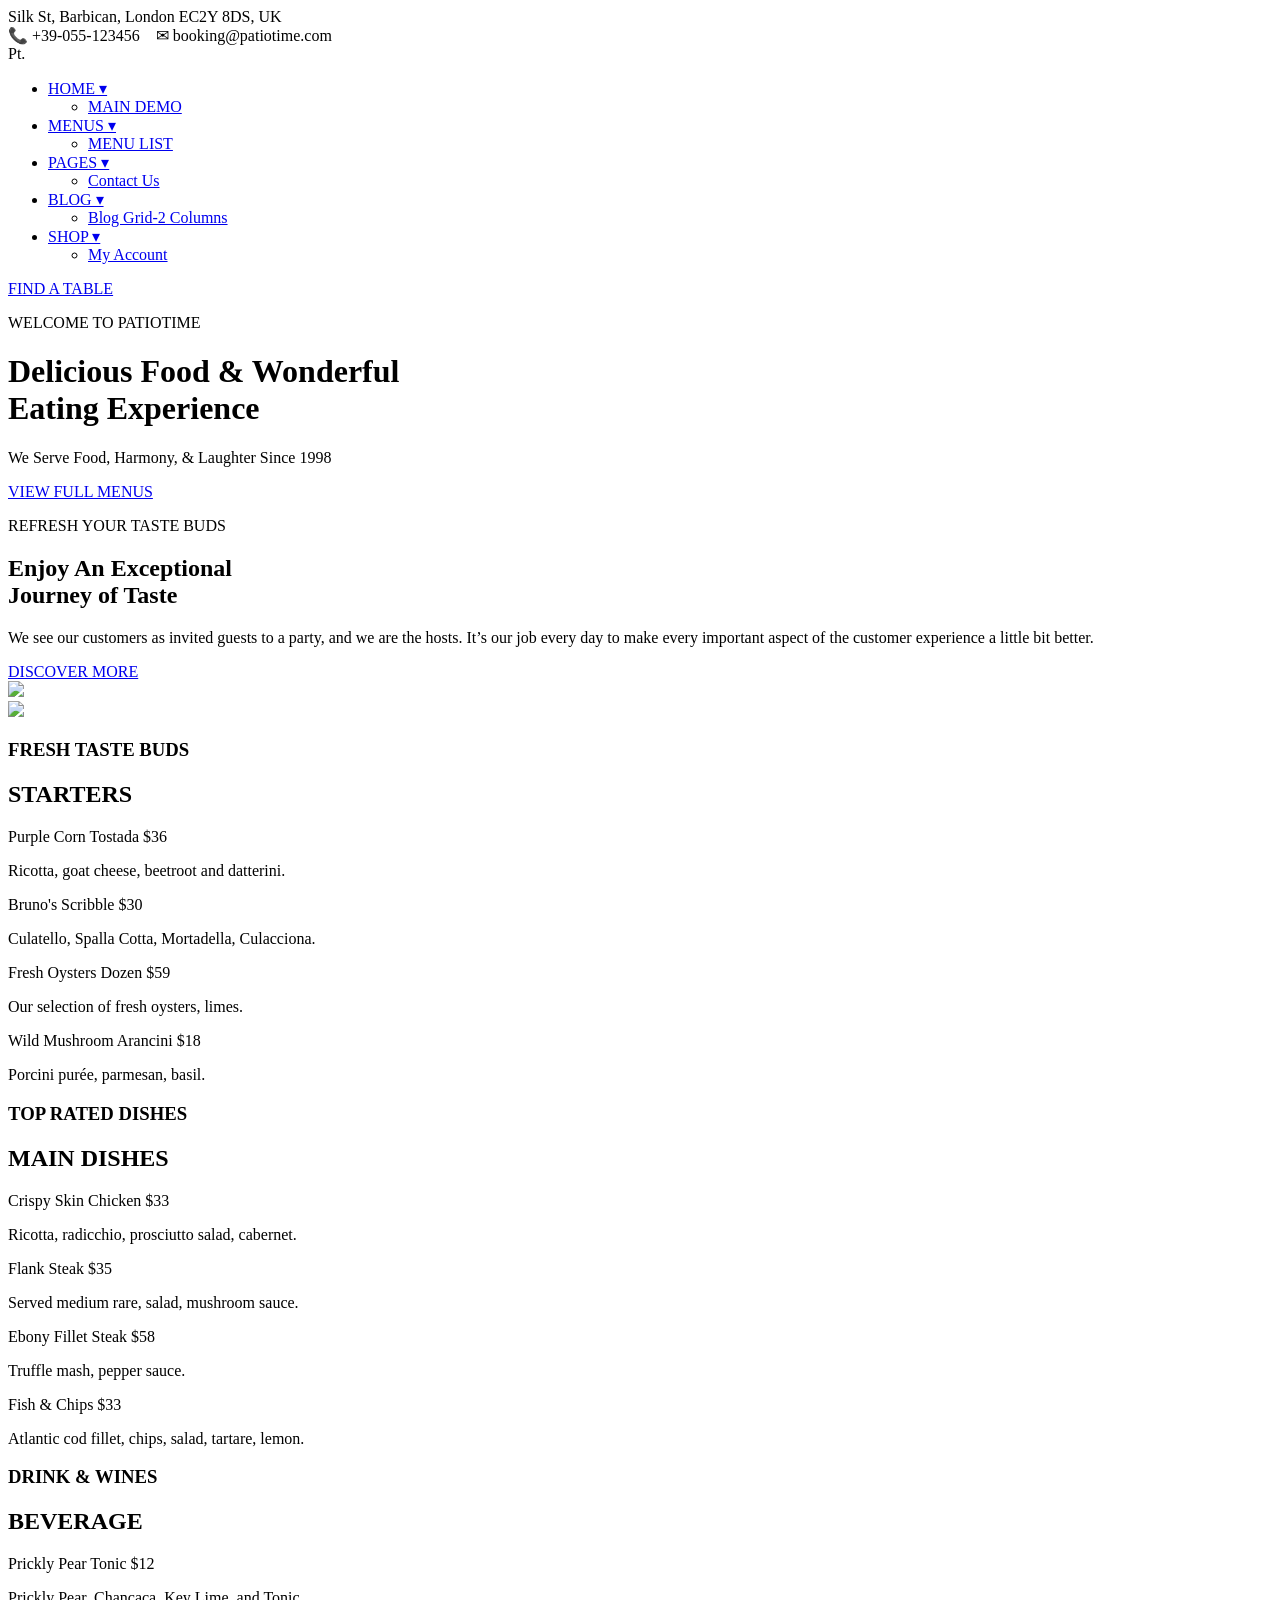
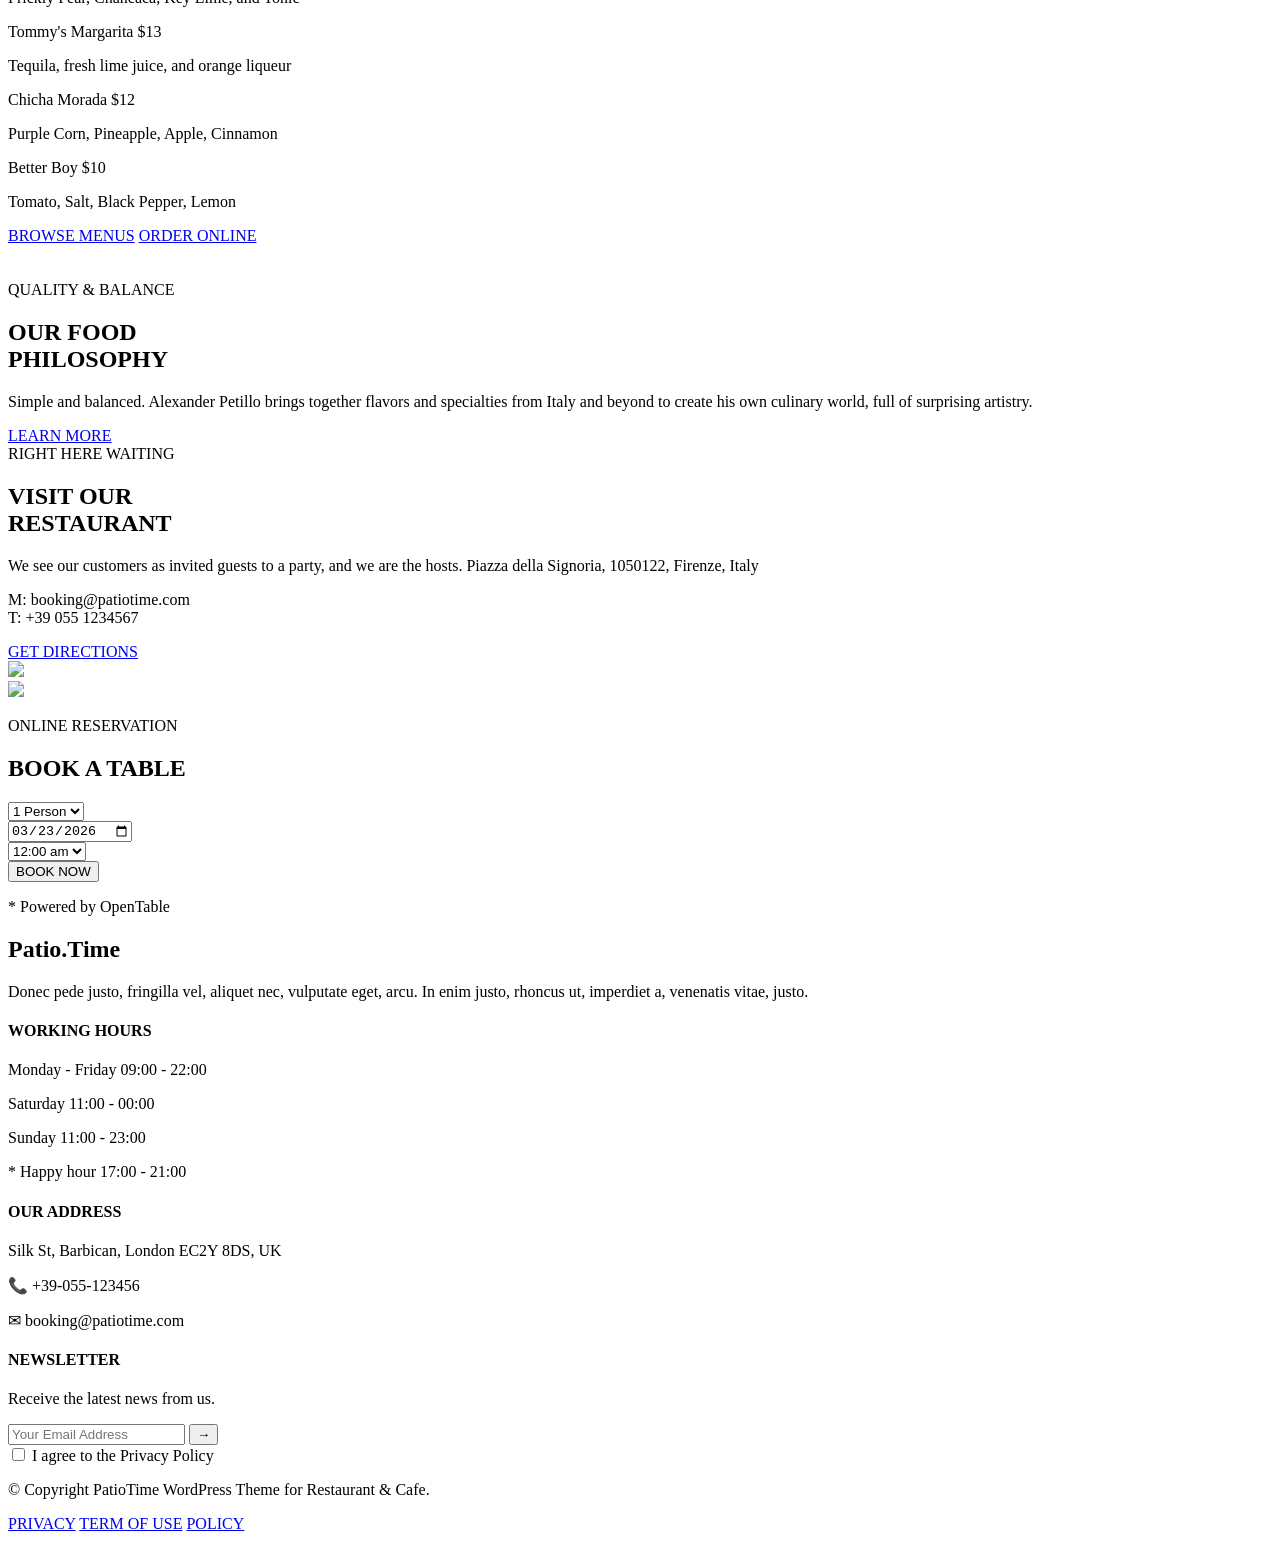
==== index.html @ 70690c52 "Restaurant" ====
<!DOCTYPE html>
<html lang="en">
<head>
<meta charset="UTF-8">
<title>Patiotime</title>

<link href="https://fonts.googleapis.com/css2?family=Playfair+Display:wght@400;700&family=Poppins:wght@300;400&display=swap" rel="stylesheet">
<link href="https://fonts.googleapis.com/css2?family=Playfair+Display:wght@400;600&family=Poppins:wght@300;400&display=swap" rel="stylesheet">
<link rel="stylesheet" href="/example/Assets/css/style.css">

</head>
<body>

<header class="hero">

  <!-- OVERLAY -->
  <div class="overlay"></div>

  <!-- TOP BAR -->
  <div class="top-bar">
    <div> Silk St, Barbican, London EC2Y 8DS, UK</div>
    <div>📞 +39-055-123456 &nbsp;&nbsp; ✉ booking@patiotime.com</div>
  </div>

  <!-- NAVBAR -->
  <nav class="navbar">

  <!-- LOGO -->
  <div class="logo">Pt.</div>

  <!-- MENU -->
  <ul class="menu">

    <li class="dropdown">
      <a href="#">HOME ▾</a>
      <ul class="dropdown-menu">
        <li><a href="#">MAIN DEMO</a></li>
        
      </ul>
    </li>

    <li class="dropdown">
      <a href="#">MENUS ▾</a>
      <ul class="dropdown-menu">
        <li><a href="#">MENU LIST</a></li>
        
      </ul>
    </li>

    <li class="dropdown">
      <a href="#">PAGES ▾</a>
      <ul class="dropdown-menu">
        <li><a href="#">Contact Us</a></li>
       
      </ul>
    </li>

    <li class="dropdown">
        <a href="#">BLOG ▾</a></li>
        <ul class="dropdown-menu">
        <li><a href="#">Blog Grid-2 Columns</a></li>
        
      </ul>
    </li>

    <li class="dropdown">
      <a href="#">SHOP ▾</a>
      <ul class="dropdown-menu">
        <li><a href="#">My Account</a></li>
        
      </ul>
    </li>

  </ul>

  <!-- BUTTON -->
  <a href="#" class="btn-outline">FIND A TABLE</a>

</nav>

  <!-- HERO CONTENT -->
  <div class="hero-content">

    <div class="subtitle">
      <span class="line"></span>
      <p>WELCOME TO PATIOTIME</p>
      <span class="line"></span>
    </div>

    <h1>
      Delicious Food & Wonderful<br>
      Eating Experience
    </h1>

    <p class="desc">
      We Serve Food, Harmony, & Laughter Since 1998
    </p>

    <a href="#" class="btn-main">VIEW FULL MENUS</a>

  </div>

</header>

<!--TASTE SECTION-->
<section class="taste-section">

  <div class="taste-wrapper">

    <!-- LEFT CONTENT -->
    <div class="taste-text">
      <p class="tag">REFRESH YOUR TASTE BUDS</p>

      <h2>
        Enjoy An Exceptional <br>
        Journey of Taste
      </h2>

      <p class="desc">
        We see our customers as invited guests to a party, and we are the hosts.
        It’s our job every day to make every important aspect of the customer
        experience a little bit better.
      </p>

      <a href="#" class="btn-taste">DISCOVER MORE</a>
    </div>

    <!-- RIGHT IMAGES -->
    <div class="taste-images">

      <!-- TALL IMAGE -->
      <div class="img1 img-box">
        <img src="/example/Assets/images/content 2.jpg">
      </div>

      <!-- OVERLAP IMAGE -->
      <div class="img2 img-box">
        <img src="/example/Assets/images/content 1.jpg">
      </div>

    </div>

  </div>

</section>


<!--MENU LIST-->
<section class="menu-section">

  <div class="menu-wrapper">

    <!-- CARD 1 -->
    <div class="menu-card">
      <h3>FRESH TASTE BUDS</h3>
      <h2>STARTERS</h2>

      <div class="item">
        <div class="row">
          <span class="name">Purple Corn Tostada</span>
          <span class="dots"></span>
          <span class="price">$36</span>
        </div>
        <p>Ricotta, goat cheese, beetroot and datterini.</p>
      </div>

      <div class="item">
        <div class="row">
          <span class="name">Bruno's Scribble</span>
          <span class="dots"></span>
          <span class="price">$30</span>
        </div>
        <p>Culatello, Spalla Cotta, Mortadella, Culacciona.</p>
      </div>

      <div class="item">
        <div class="row">
          <span class="name">Fresh Oysters Dozen</span>
          <span class="dots"></span>
          <span class="price">$59</span>
        </div>
        <p>Our selection of fresh oysters, limes.</p>
      </div>

      <div class="item">
        <div class="row">
          <span class="name">Wild Mushroom Arancini</span>
          <span class="dots"></span>
          <span class="price">$18</span>
        </div>
        <p>Porcini purée, parmesan, basil.</p>
      </div>
    </div>

    <!-- CARD 2 -->
    <div class="menu-card">
      <h3>TOP RATED DISHES</h3>
      <h2>MAIN DISHES</h2>

      <div class="item">
        <div class="row">
          <span class="name">Crispy Skin Chicken</span>
          <span class="dots"></span>
          <span class="price">$33</span>
        </div>
        <p>Ricotta, radicchio, prosciutto salad, cabernet.</p>
      </div>

      <div class="item">
        <div class="row">
          <span class="name">Flank Steak</span>
          <span class="dots"></span>
          <span class="price">$35</span>
        </div>
        <p>Served medium rare, salad, mushroom sauce.</p>
      </div>

      <div class="item">
        <div class="row">
          <span class="name">Ebony Fillet Steak</span>
          <span class="dots"></span>
          <span class="price">$58</span>
        </div>
        <p>Truffle mash, pepper sauce.</p>
      </div>

      <div class="item">
        <div class="row">
          <span class="name">Fish & Chips</span>
          <span class="dots"></span>
          <span class="price">$33</span>
        </div>
        <p>Atlantic cod fillet, chips, salad, tartare, lemon.</p>
      </div>
    </div>

    <!-- CARD 3 -->
    <div class="menu-card">
      <h3>DRINK & WINES</h3>
      <h2>BEVERAGE</h2>

      <div class="item">
        <div class="row">
          <span class="name">Prickly Pear Tonic</span>
          <span class="dots"></span>
          <span class="price">$12</span>
        </div>
        <p>Prickly Pear, Chancaca, Key Lime, and Tonic</p>
      </div>

      <div class="item">
        <div class="row">
          <span class="name">Tommy's Margarita</span>
          <span class="dots"></span>
          <span class="price">$13</span>
        </div>
        <p>Tequila, fresh lime juice, and orange liqueur</p>
      </div>

      <div class="item">
        <div class="row">
          <span class="name">Chicha Morada</span>
          <span class="dots"></span>
          <span class="price">$12</span>
        </div>
        <p>Purple Corn, Pineapple, Apple, Cinnamon</p>
      </div>

      <div class="item">
        <div class="row">
          <span class="name">Better Boy</span>
          <span class="dots"></span>
          <span class="price">$10</span>
        </div>
        <p>Tomato, Salt, Black Pepper, Lemon</p>
      </div>
    </div>

  </div>

  <!-- BUTTONS -->
  <div class="menu-buttons">
    <a href="#">BROWSE MENUS</a>
    <a href="#">ORDER ONLINE</a>
  </div>

</section>


<!--FOOD SECTION LEFT-->
<section class="food-section">

  <div class="food-container">

    <!-- LEFT IMAGES -->
    <div class="food-images">

      <div class="img-main">
        <img src="/example/Assets/images/top.jpg" alt="">
      </div>

      <div class="img-small">
        <img src="/example/Assets/images/bottom.jpg" alt="">
      </div>

    </div>

    <!-- RIGHT CONTENT -->
    <div class="food-content">

      <div class="tag">
        QUALITY & BALANCE
      </div>

      <h2>
        OUR FOOD <br>
        PHILOSOPHY
      </h2>

      <p>
        Simple and balanced. Alexander Petillo brings together flavors and
        specialties from Italy and beyond to create his own culinary world,
        full of surprising artistry.
      </p>

      <a href="#" class="btn-food">LEARN MORE</a>

    </div>

  </div>

</section>


<!--FOOD SECTION RIGHT-->
<section class="visit-section">

  <div class="visit-container">

    <!-- LEFT CONTENT -->
    <div class="visit-content">

      <div class="tag">RIGHT HERE WAITING</div>

      <h2>
        VISIT OUR <br>
        RESTAURANT
      </h2>

      <p>
        We see our customers as invited guests to a party, and we are the hosts.
        Piazza della Signoria, 1050122, Firenze, Italy
      </p>

      <p>
        M: booking@patiotime.com <br>
        T: +39 055 1234567
      </p>

      <a href="#" class="btn-visit">GET DIRECTIONS</a>

    </div>

    <!-- RIGHT IMAGES -->
    <div class="visit-images">

      <div class="img-left">
        <img src="/example/Assets/images/wine.jpg">
      </div>

      <div class="img-right">
        <img src="/example/Assets/images/food.jpg">
      </div>

    </div>

  </div>

</section>

<!--RESERVATION SECTION-->
<section class="reservation-sec">

  <div class="overlay"></div>

  <div class="reserve-container">

    <!-- TITLE -->
    <div class="reserve-title">
      <span class="line"></span>
      <p>ONLINE RESERVATION</p>
      <span class="line"></span>
    </div>

    <h1>BOOK A TABLE</h1>

    <!-- FORM -->
    <div class="reserve-form">

      <div class="field">
        <select>
          <option>1 Person</option>
          <option>2 People</option>
          <option>3 People</option>
        </select>
      </div>

      <div class="field">
        <input type="date" value="2026-03-23">
      </div>

      <div class="field">
        <select>
          <option>12:00 am</option>
          <option>12:30 am</option>
          <option>1:00 am</option>
          <option>1:30 am</option>
          <option>2:00 am</option>
          <option>2:30 am</option>
          <option>3:00 am</option>
          <option>3:30 am</option>
          <option>4:00 am</option>
          <option>4:30 am</option>
          <option>5:00 am</option>
          <option>5:30 am</option>
          <option>6:00 am</option>
          <option>6:30 am</option>
          <option>7:00 am</option>
          <option>7:30 am</option>
          <option>8:00 am</option>
          <option>8:30 am</option>
          <option>9:00 am</option>
          <option>9:30 am</option>
          <option>10:00 am</option>
          <option>10:30 am</option>
          <option>11:00 am</option>
          <option>11:30 am</option>
          <option>12:00 pm</option>
          <option>12:30 pm</option>
          <option>1:00 pm</option>
          <option>1:30 pm</option>
          <option>2:00 pm</option>
          <option>2:30 pm</option>
          <option>3:00 pm</option>
          <option>3:30 pm</option>
          <option>4:00 pm</option>
          <option>4:30 pm</option>
          <option>5:00 pm</option>
          <option>5:30 pm</option>
          <option>6:00 pm</option>
          <option>6:30 pm</option>
          <option>7:00 pm</option>
          <option>7:30 pm</option>
          <option>8:00 pm</option>
          <option>8:30 pm</option>
          <option>9:00 pm</option>
          <option>9:30 pm</option>
          <option>10:00 pm</option>
          <option>10:30 pm</option>
          <option>11:00 pm</option>
          <option>11:30 pm</option>
        </select>
      </div>

      <button class="btn-book">BOOK NOW</button>

    </div>

    <p class="powered">* Powered by OpenTable</p>

  </div>

</section>

<!--FOOTER SECTION-->
<footer class="footer">

  <div class="footer-container">

    <!-- COL 1 -->
    <div class="footer-col">
      <h2 class="footer-logo">Patio.Time</h2>
      <p>
        Donec pede justo, fringilla vel, aliquet nec, vulputate eget, arcu.
        In enim justo, rhoncus ut, imperdiet a, venenatis vitae, justo.
      </p>

      <div class="socials">
        <i class="fab fa-facebook-f"></i>
        <i class="fab fa-x-twitter"></i>
        <i class="fab fa-instagram"></i>
        <i class="fab fa-pinterest-p"></i>
        <i class="fab fa-youtube"></i>
      </div>
    </div>

    <!-- COL 2 -->
    <div class="footer-col">
      <h4>WORKING HOURS</h4>

      <div class="hours">
        <p>Monday - Friday <span>09:00 - 22:00</span></p>
        <p>Saturday <span>11:00 - 00:00</span></p>
        <p>Sunday <span>11:00 - 23:00</span></p>
        <p class="happy">* Happy hour <span>17:00 - 21:00</span></p>
      </div>
    </div>

    <!-- COL 3 -->
    <div class="footer-col">
      <h4>OUR ADDRESS</h4>

      <p> Silk St, Barbican, London EC2Y 8DS, UK</p>
      <p>📞 +39-055-123456</p>
      <p>✉ booking@patiotime.com</p>
    </div>

    <!-- COL 4 -->
    <div class="footer-col">
      <h4>NEWSLETTER</h4>

      <p>Receive the latest news from us.</p>

      <div class="newsletter">
        <input type="email" placeholder="Your Email Address">
        <button>→</button>
      </div>

      <label class="checkbox">
        <input type="checkbox">
         I agree to the Privacy Policy
      </label>
    </div>

  </div>

  <!-- BOTTOM -->
  <div class="footer-bottom">
    <p>© Copyright PatioTime WordPress Theme for Restaurant & Cafe.</p>

    <div class="footer-links">
      <a href="#">PRIVACY</a>
      <a href="#">TERM OF USE</a>
      <a href="#">POLICY</a>
    </div>
  </div>

</footer>

</body>
</html>
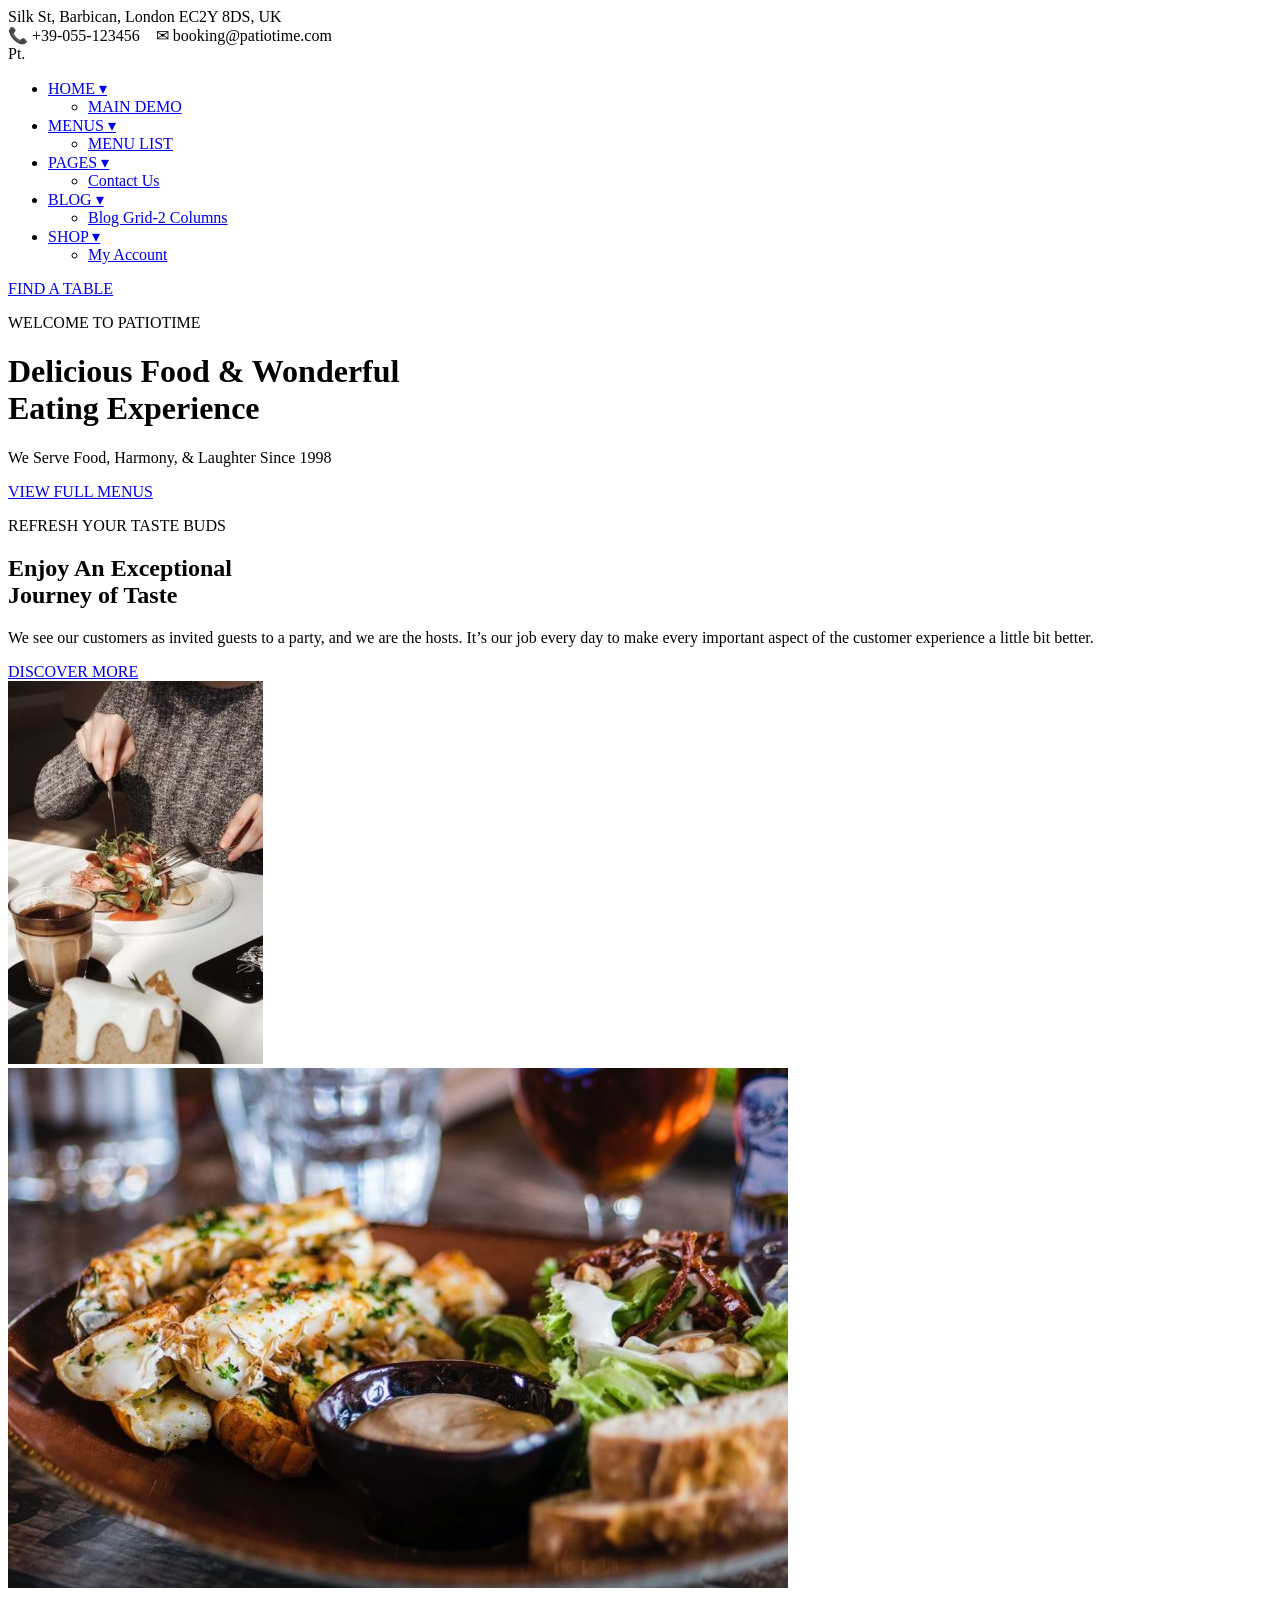
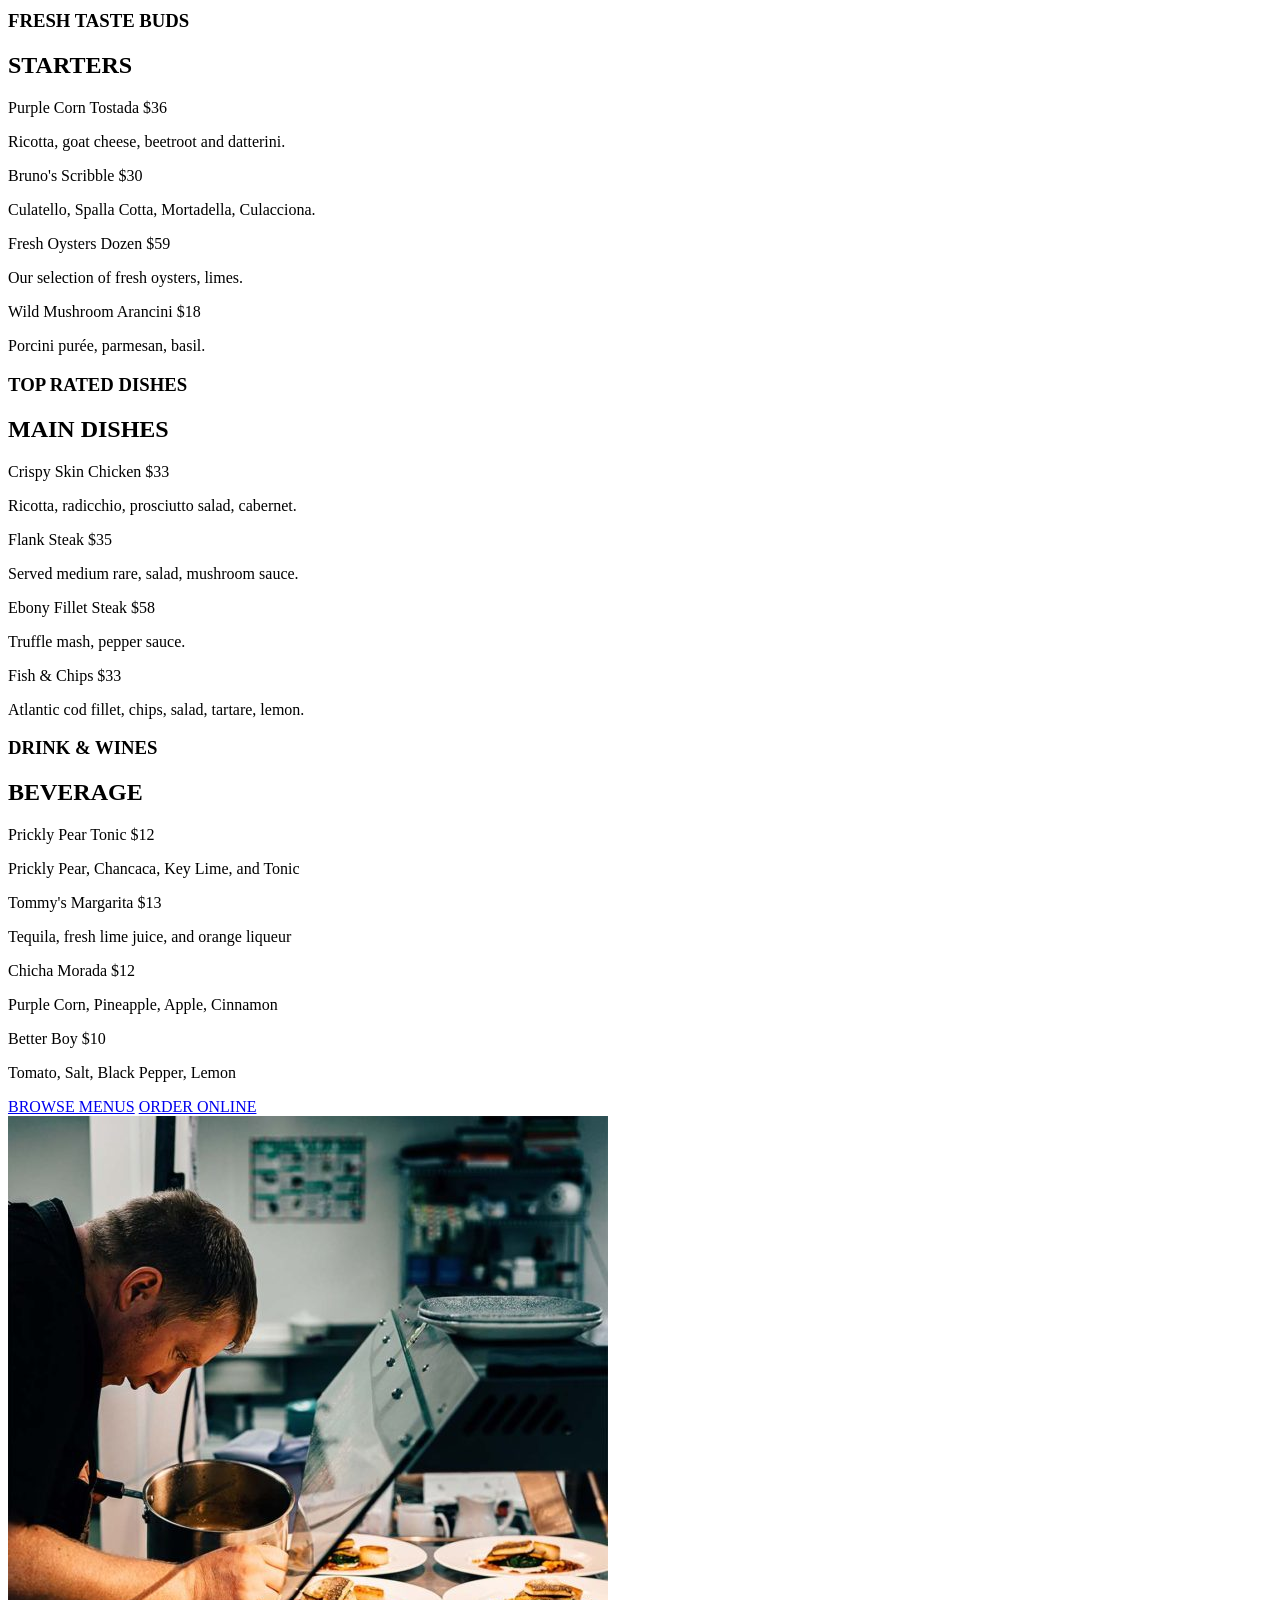
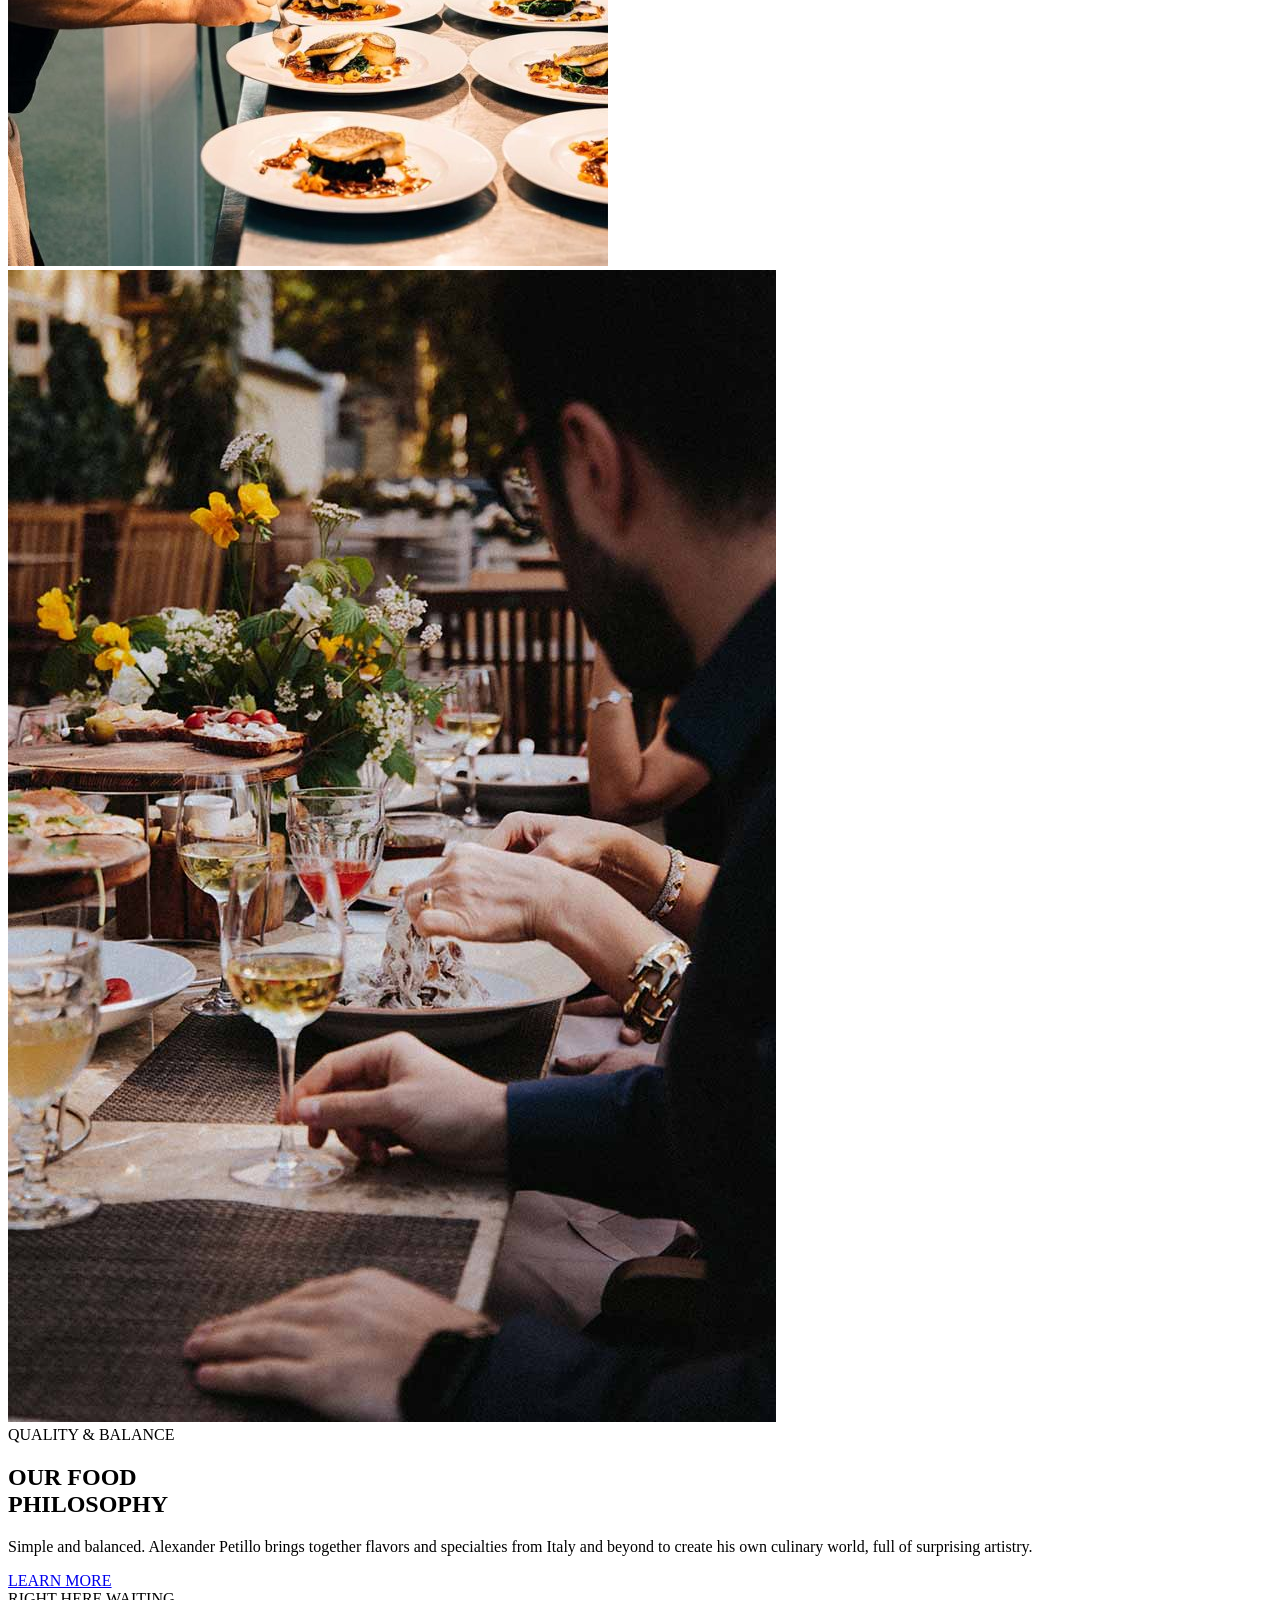
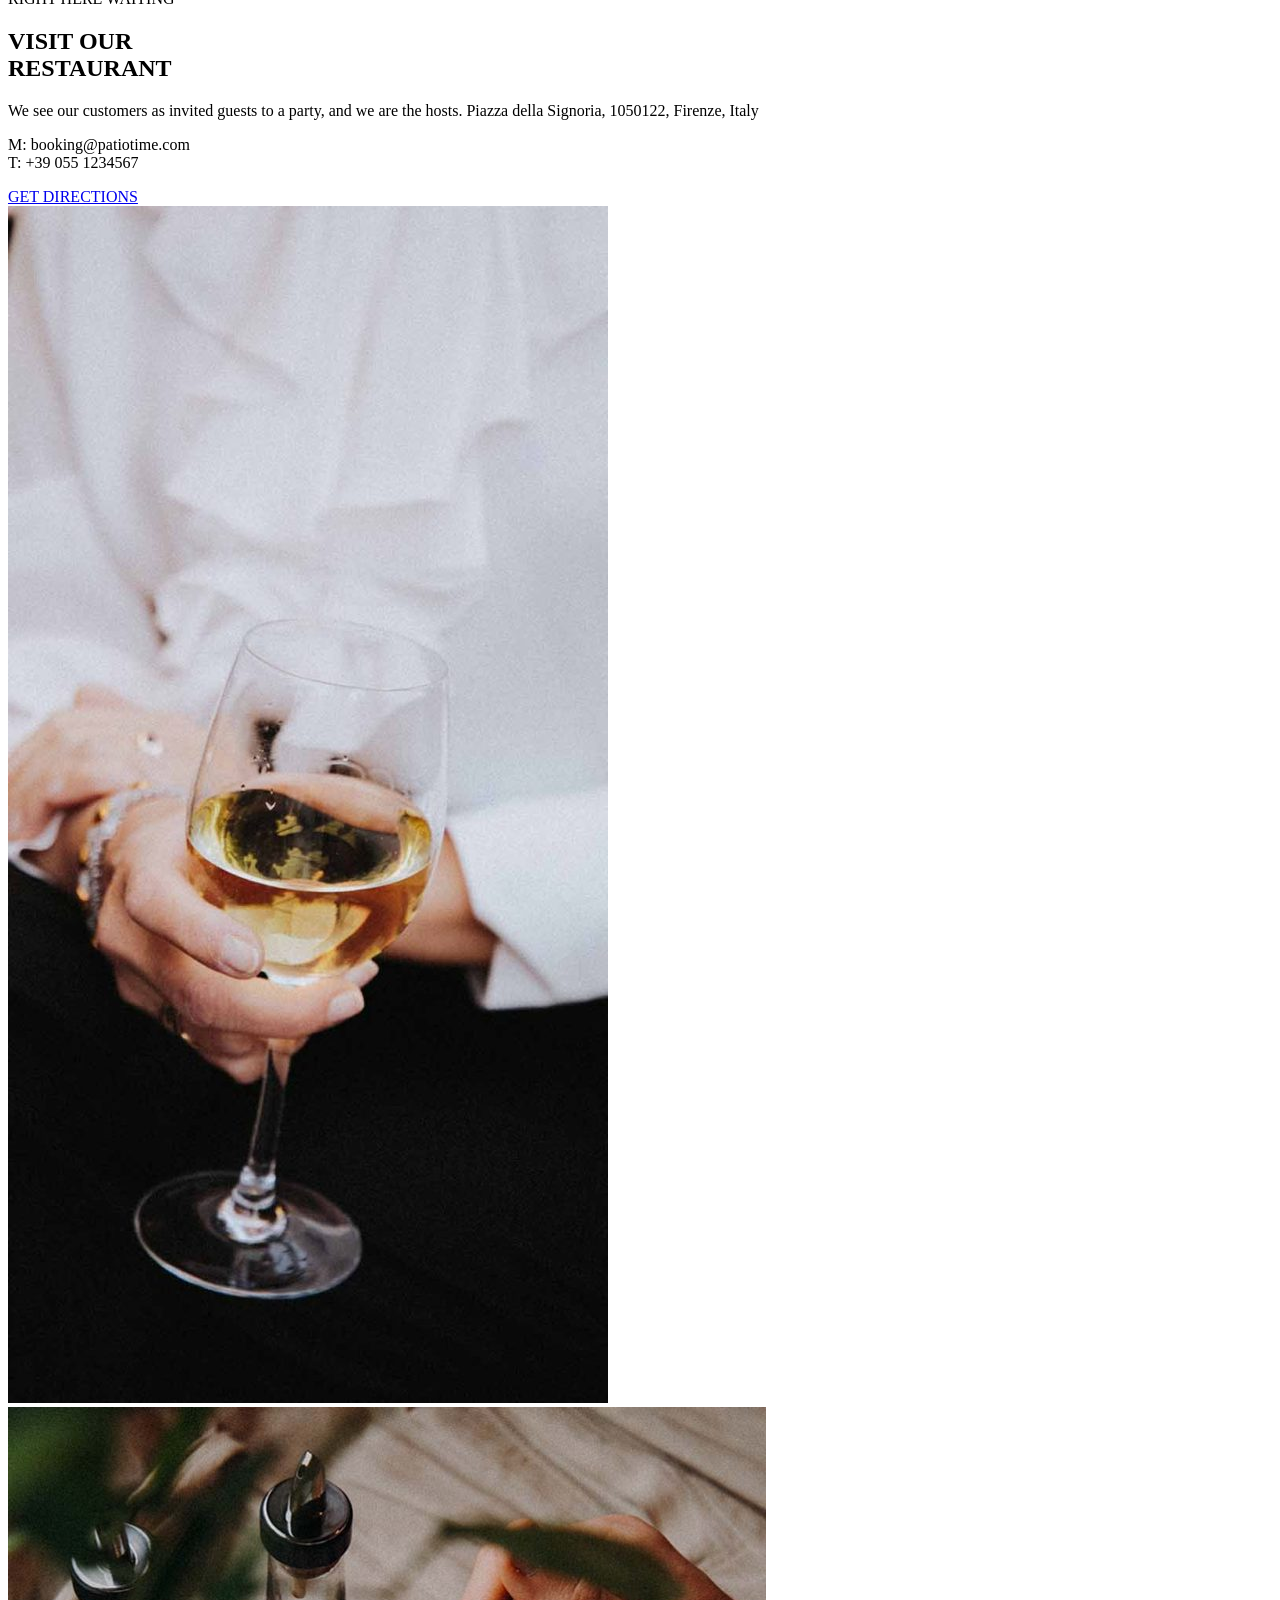
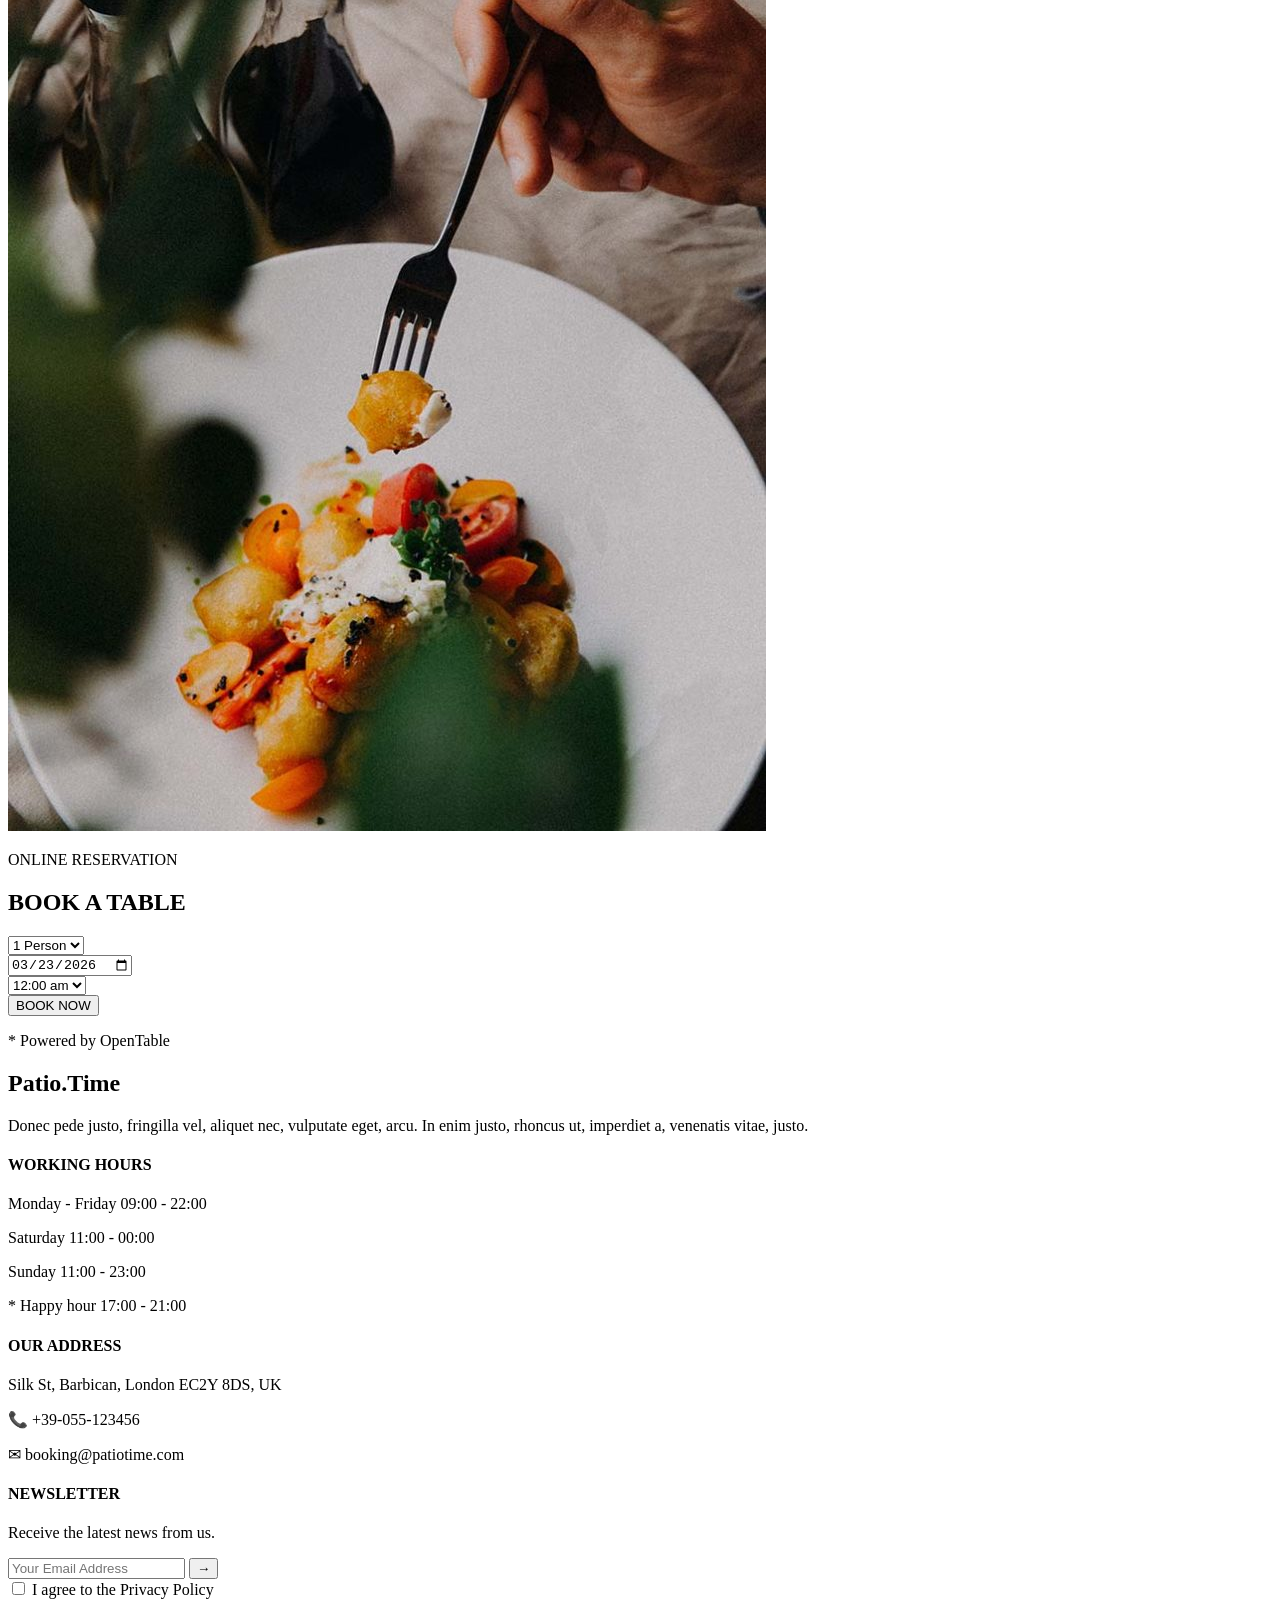
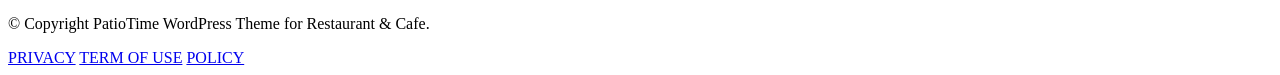
==== commit a5426389: "Update index.html" ====
--- a/index.html
+++ b/index.html
@@ -32,7 +32,7 @@
   <ul class="menu">
 
     <li class="dropdown">
-      <a href="#">HOME ▾</a>
+      <a href="index.html">HOME ▾</a>
       <ul class="dropdown-menu">
         <li><a href="#">MAIN DEMO</a></li>
         
@@ -48,7 +48,7 @@
     </li>
 
     <li class="dropdown">
-      <a href="#">PAGES ▾</a>
+      <a href="pages.html">PAGES ▾</a>
       <ul class="dropdown-menu">
         <li><a href="#">Contact Us</a></li>
        
@@ -56,7 +56,7 @@
     </li>
 
     <li class="dropdown">
-        <a href="#">BLOG ▾</a></li>
+        <a href="blog.html">BLOG ▾</a></li>
         <ul class="dropdown-menu">
         <li><a href="#">Blog Grid-2 Columns</a></li>
         
@@ -64,7 +64,7 @@
     </li>
 
     <li class="dropdown">
-      <a href="#">SHOP ▾</a>
+      <a href="shop.html">SHOP ▾</a>
       <ul class="dropdown-menu">
         <li><a href="#">My Account</a></li>
         
@@ -130,12 +130,12 @@
 
       <!-- TALL IMAGE -->
       <div class="img1 img-box">
-        <img src="/example/Assets/images/content 2.jpg">
+        <img src="/Assets/images/content 2.jpg">
       </div>
 
       <!-- OVERLAP IMAGE -->
       <div class="img2 img-box">
-        <img src="/example/Assets/images/content 1.jpg">
+        <img src="/Assets/images/content 1.jpg">
       </div>
 
     </div>
@@ -296,11 +296,11 @@
     <div class="food-images">
 
       <div class="img-main">
-        <img src="/example/Assets/images/top.jpg" alt="">
+        <img src="/Assets/images/top.jpg" alt="">
       </div>
 
       <div class="img-small">
-        <img src="/example/Assets/images/bottom.jpg" alt="">
+        <img src="/Assets/images/bottom.jpg" alt="">
       </div>
 
     </div>
@@ -365,11 +365,11 @@
     <div class="visit-images">
 
       <div class="img-left">
-        <img src="/example/Assets/images/wine.jpg">
+        <img src="/Assets/images/wine.jpg">
       </div>
 
       <div class="img-right">
-        <img src="/example/Assets/images/food.jpg">
+        <img src="/Assets/images/food.jpg">
       </div>
 
     </div>
@@ -548,4 +548,4 @@
 </footer>
 
 </body>
-</html>+</html>
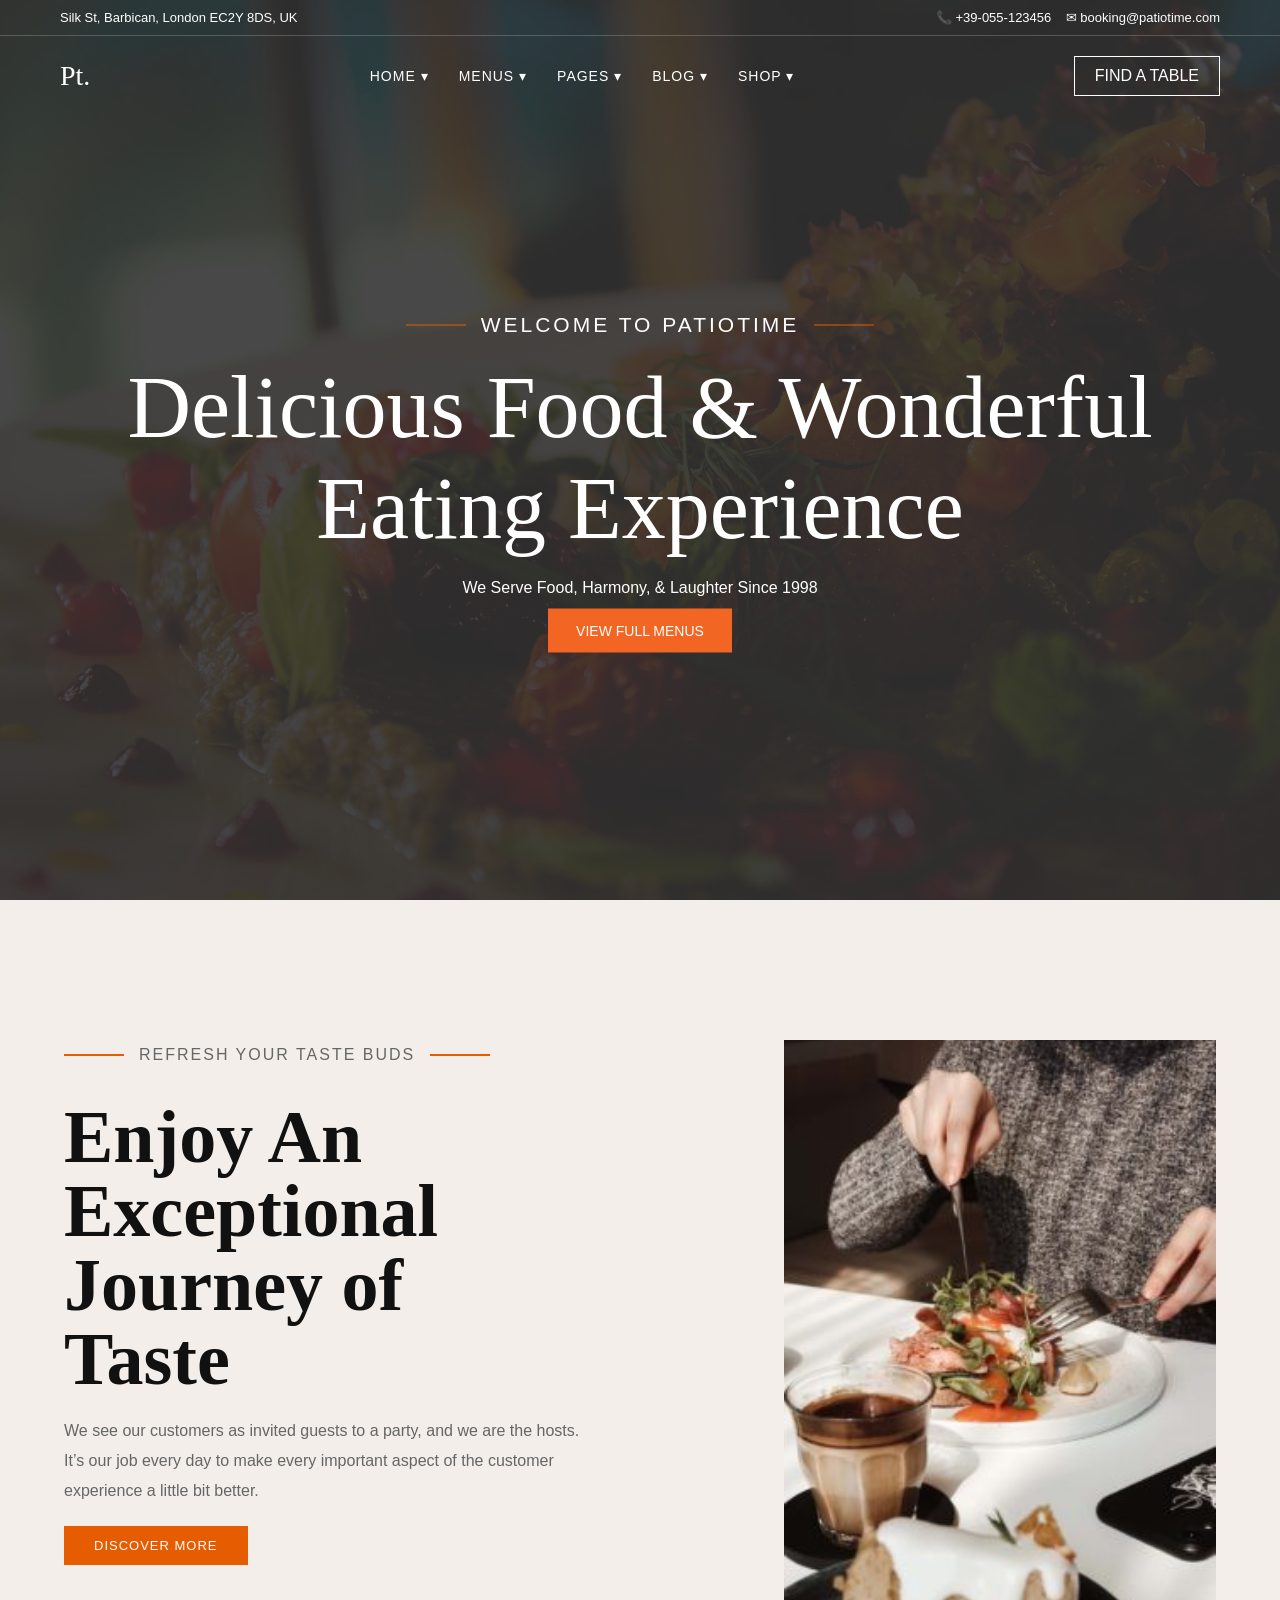
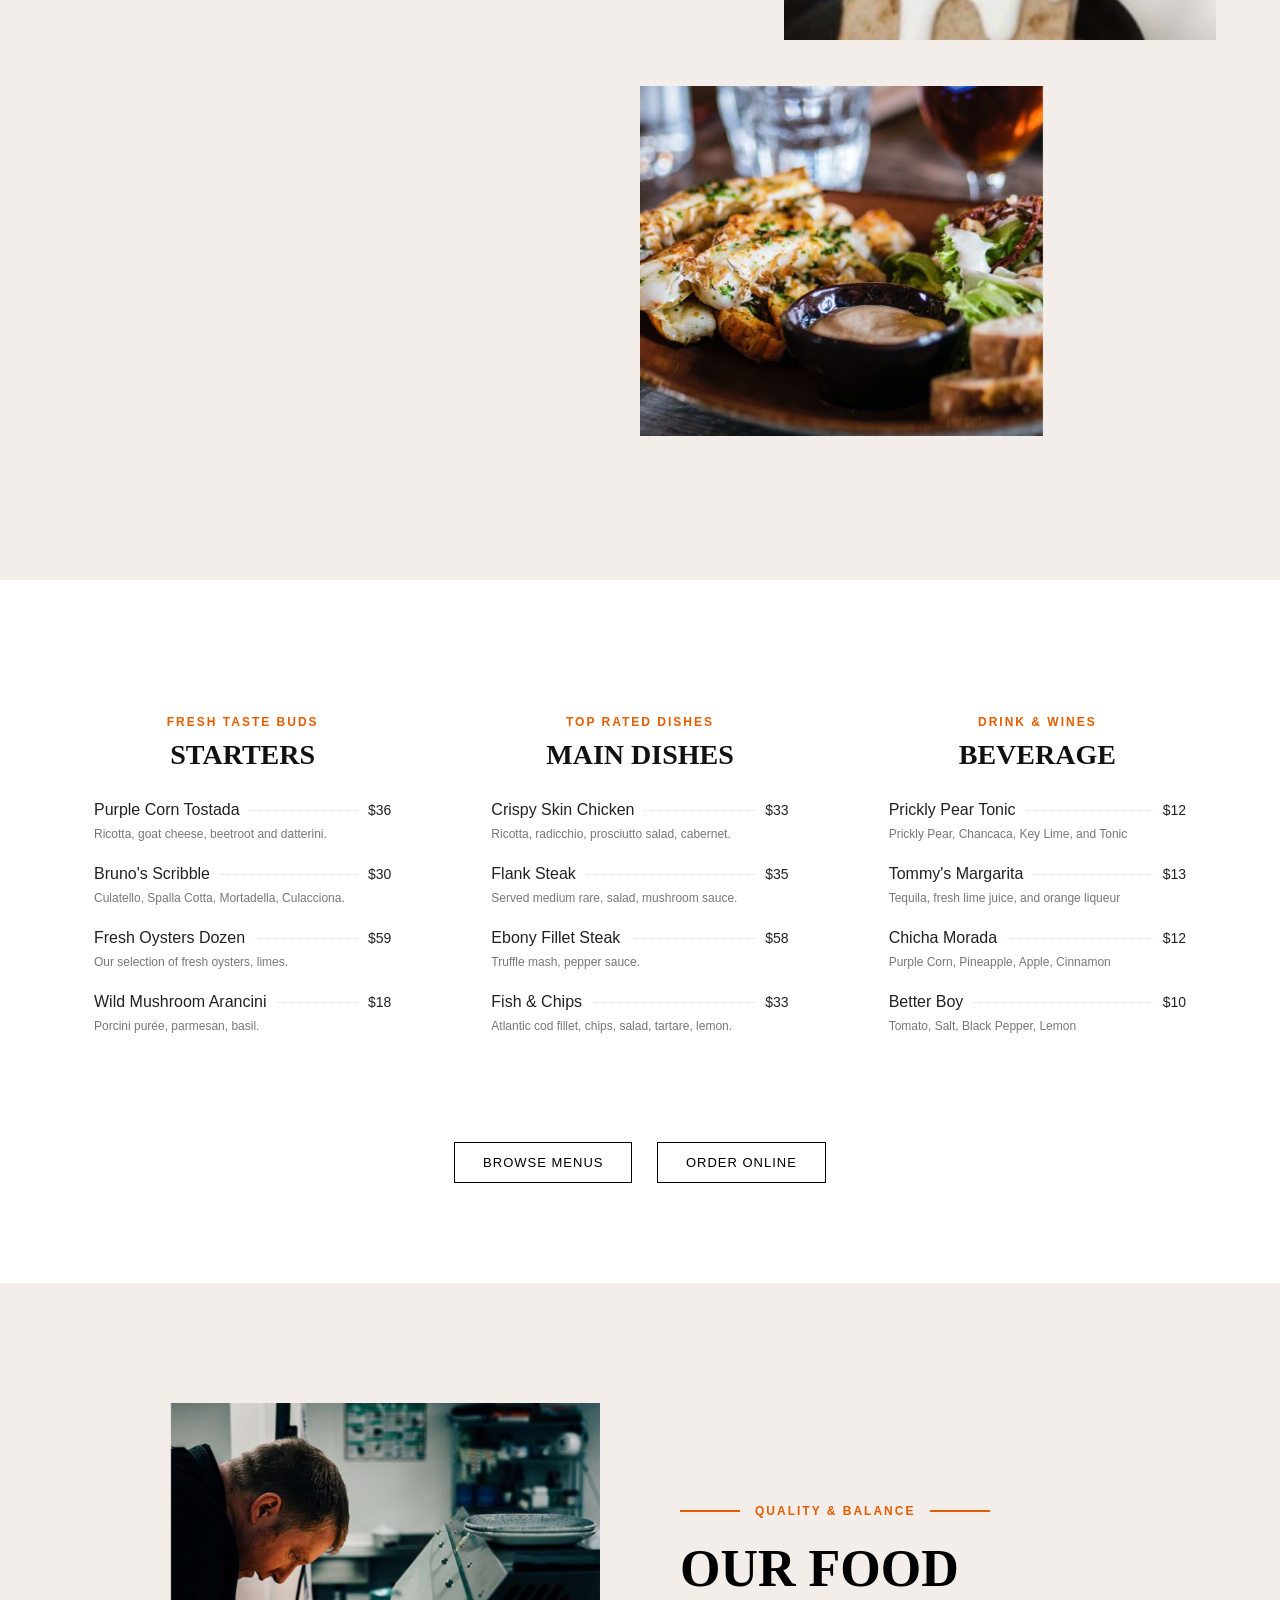
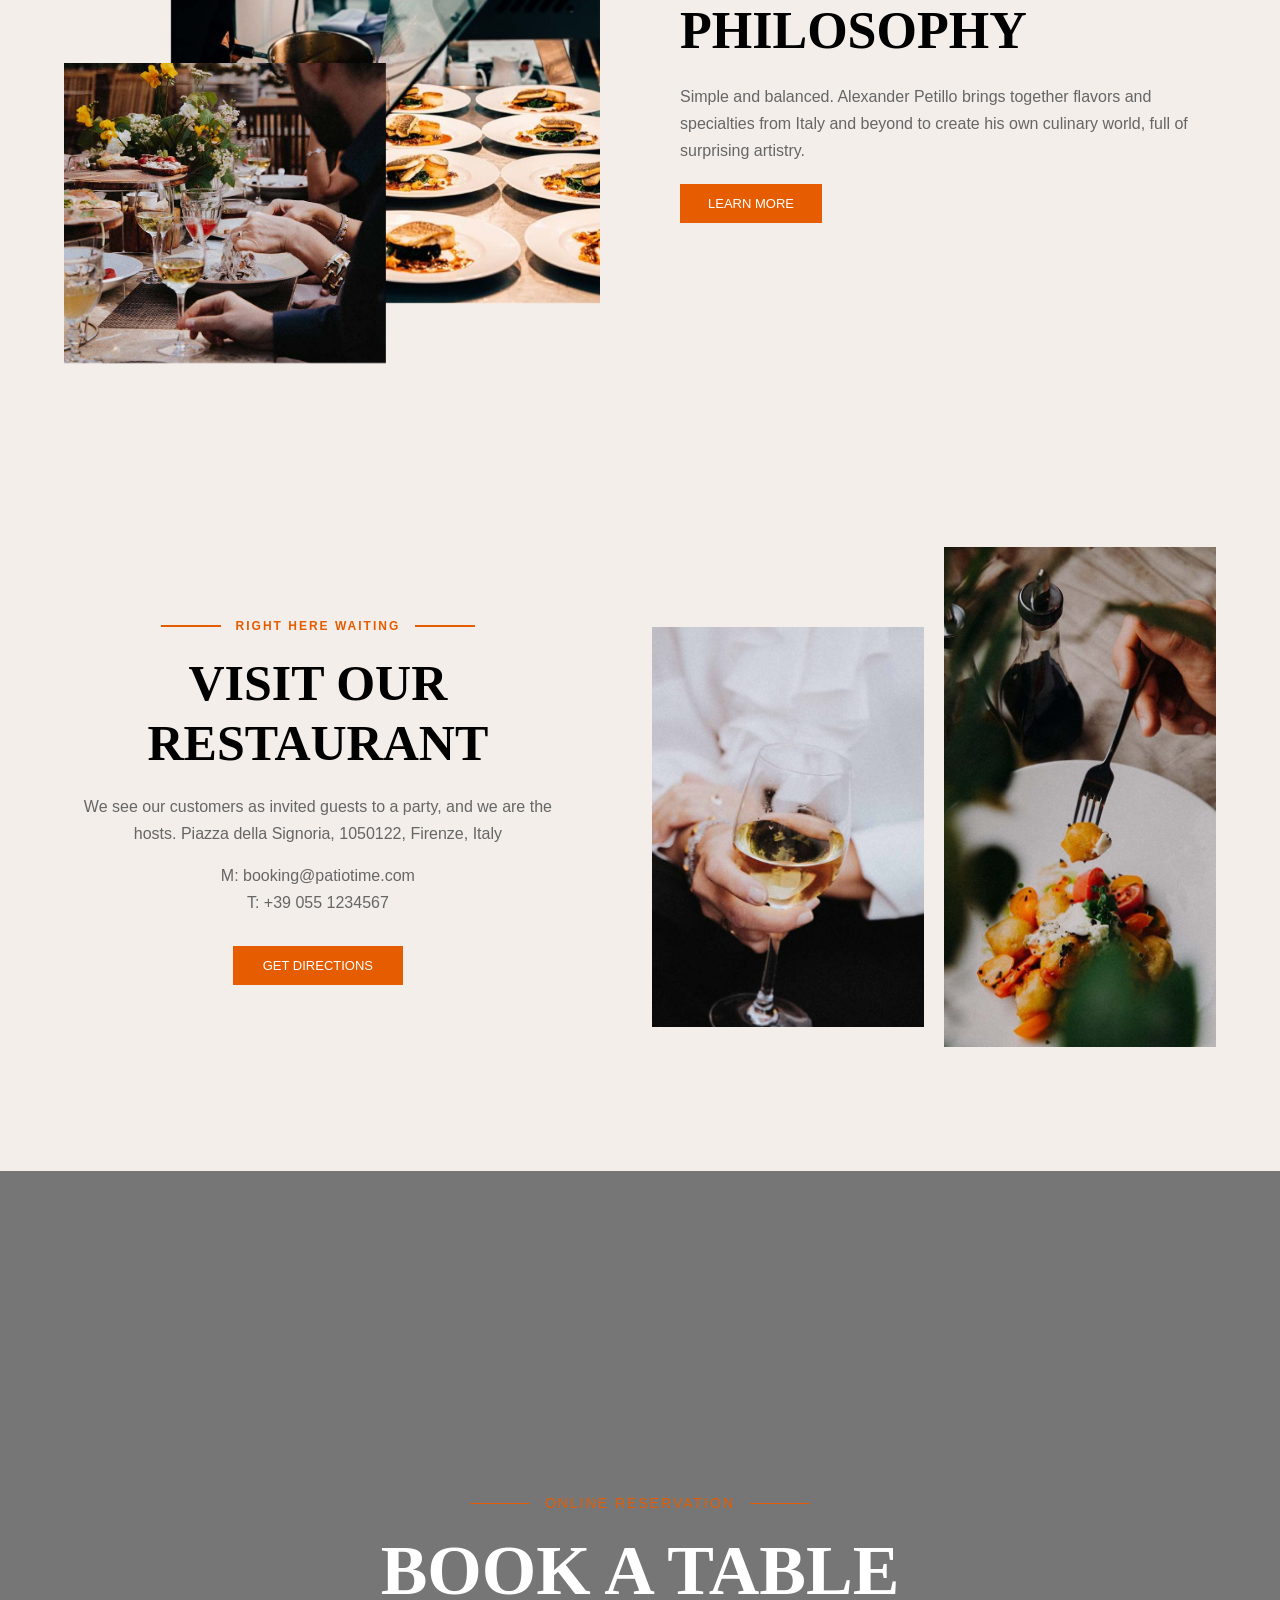
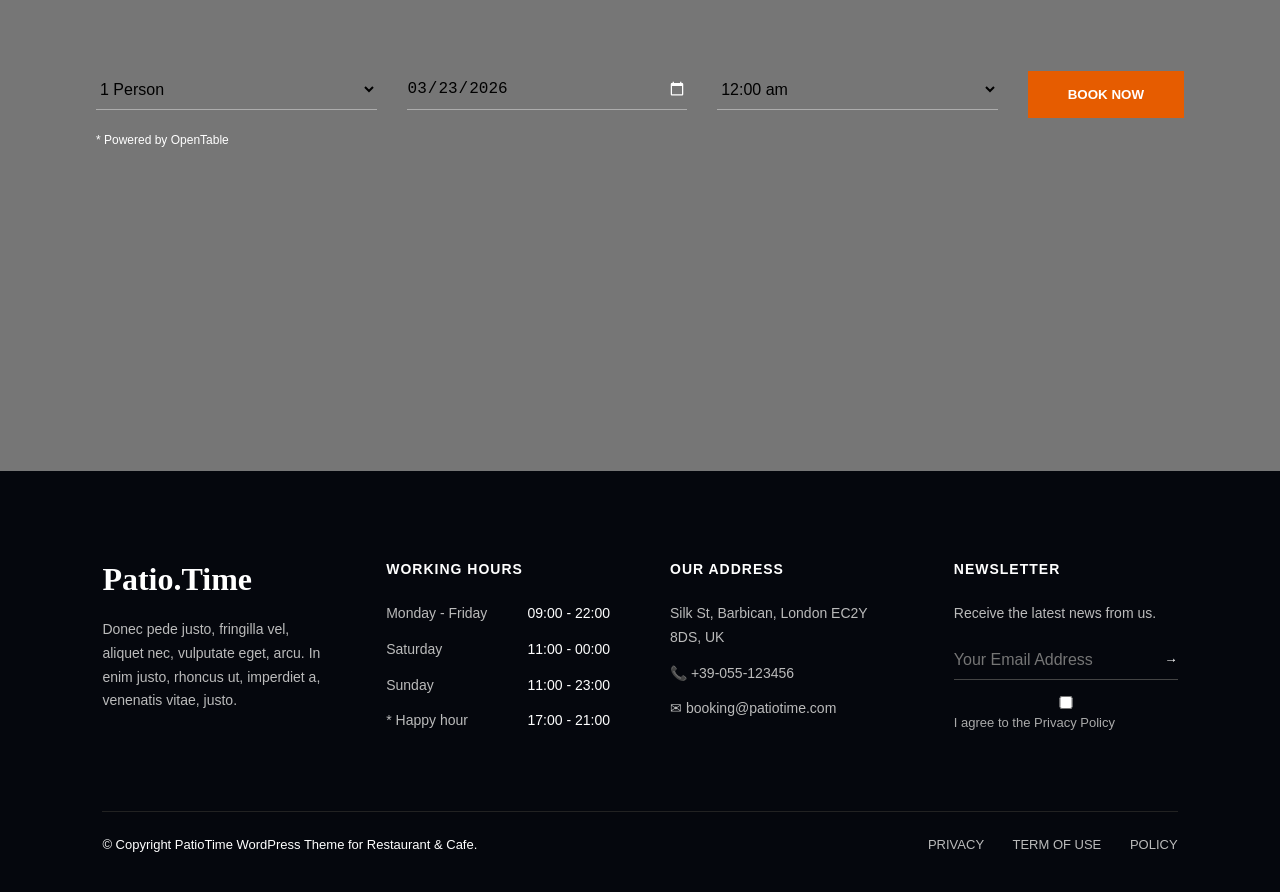
==== commit 78d0573c: "Update index.html" ====
--- a/index.html
+++ b/index.html
@@ -6,7 +6,7 @@
 
 <link href="https://fonts.googleapis.com/css2?family=Playfair+Display:wght@400;700&family=Poppins:wght@300;400&display=swap" rel="stylesheet">
 <link href="https://fonts.googleapis.com/css2?family=Playfair+Display:wght@400;600&family=Poppins:wght@300;400&display=swap" rel="stylesheet">
-<link rel="stylesheet" href="/example/Assets/css/style.css">
+<link rel="stylesheet" href="/Assets/css/style.css">
 
 </head>
 <body>
--- a/Assets/css/style.css
+++ b/Assets/css/style.css
@@ -0,0 +1,1068 @@
+* {
+  margin: 0;
+  padding: 0;
+  box-sizing: border-box;
+}
+
+body {
+  font-family: 'Poppins', sans-serif;
+}
+
+/* HERO */
+.hero {
+  height: 100vh;
+  background:
+    linear-gradient(rgba(0,0,0,0.6), rgba(0,0,0,0.6)),
+    url('Assets/images/banner1.jpg'),
+    url('/Assets/images/banner2.jpg');
+
+    background-size:  cover, cover,cover;
+    background-position:  center, center,center;
+    background-repeat: no-repeat;  
+    position: relative;
+    
+    color: white;
+    overflow:hidden;
+    animation: zoomBg 10s ease-in-out infinite alternate;
+}
+@keyframes zoomBg {
+  0% {
+    background-size: cover,110%, 100%;
+  }
+  100% {
+    background-size: cover, 120%, 110%;
+  }
+}
+
+/* OVERLAY */
+.overlay {
+  position: absolute;
+  width: 100%;
+  height: 100%;
+  background: rgba(0,0,0,0.65);
+}
+
+/* TOP BAR */
+.top-bar {
+  position: relative;
+  z-index: 2;
+  display: flex;
+  justify-content: space-between;
+  padding: 10px 60px;
+  font-size: 13px;
+  border-bottom: 1px solid rgba(255,255,255,0.2);
+}
+
+
+/* NAVBAR */
+.navbar {
+  position: relative;
+  z-index: 10;
+  display: flex;
+  align-items: center;
+  justify-content: space-between;
+  padding: 20px 60px;
+}
+
+/* LOGO */
+.logo {
+  font-size: 28px;
+  font-family: 'Playfair Display', serif;
+}
+
+/* MENU CENTER */
+.menu {
+  display: flex;
+  gap: 30px;
+  list-style: none;
+  align-items: center;
+}
+
+/* LINKS */
+.menu li {
+  position: relative;
+}
+
+.menu li a {
+  text-decoration: none;
+  color: white;
+  font-size: 14px;
+  letter-spacing: 1px;
+}
+
+/* DROPDOWN */
+.dropdown-menu {
+  position: absolute;
+  top: 120%;
+  left: 0;
+  background: black;
+  min-width: 180px;
+  list-style: none;
+  
+  opacity: 0;
+  visibility: hidden;
+  transform: translateY(10px);
+  transition: 0.1s;
+}
+
+/* DROPDOWN LINKS */
+.dropdown-menu li a {
+  color: white;
+  padding: 12px 15px;
+  display: block;
+  font-family: Jost, sans-serif;
+  font-size: 12px;
+  font-weight: 200;
+}
+
+/* HOVER SHOW */
+.dropdown:hover .dropdown-menu {
+  opacity: 1;
+  visibility: visible;
+  transform: translateY(0);
+}
+
+
+/* BUTTON */
+.btn-outline {
+  border: 1px solid white;
+  padding: 10px 20px;
+  color: white;
+  text-decoration: none;
+}
+.btn-outline:hover{
+  background-color: aliceblue;
+  color:black;
+}
+
+/* ================= ================= */
+@media (max-width: 768px) {
+
+  .menu {
+    display: none;
+  }
+
+}
+
+
+/* HERO CONTENT */
+.hero-content {
+  position: relative;
+  z-index: 2;
+  text-align: center;
+  top: 40%;
+  transform: translateY(-50%);
+  width: 90%;
+  margin: auto;
+}
+
+/* SUBTITLE */
+.subtitle {
+  display: flex;
+  align-items: center;
+  justify-content: center;
+  gap: 15px;
+  margin-bottom: 20px;
+}
+
+.subtitle p {
+  letter-spacing: 3px;
+  font-family: Jost, sans-serif;
+  font-size: 21px;
+  font-weight: 500;
+}
+
+.line {
+  width: 60px;
+  height: 1px;
+  background: white;
+}
+
+/* TITLE */
+.hero-content h1 {
+  font-family: "Cormorant Garamond", serif;
+  font-size: 88px;
+  font-weight: 400;
+  margin-bottom: 20px;
+}
+
+
+
+/* TEXT */
+.desc {
+  font-size: 16px;
+  margin-bottom: 25px;
+}
+
+/* BUTTON */
+.btn-main {
+  background: #f26522;
+  padding: 14px 28px;
+  color: white;
+  text-decoration: none;
+  font-size: 14px;
+  transform: translateY(20px);
+ 
+}
+
+/* ================================== */
+@media (max-width: 768px) {
+
+  .top-bar {
+    display: none;
+  }
+
+  .menu {
+    display: none;
+  }
+
+  .navbar {
+    padding: 15px 20px;
+  }
+
+  .hero-content h1 {
+    font-size: 36px;
+  }
+
+  .line {
+    width: 40px;
+  }
+
+}
+
+
+/* TASTE SECTION */
+/* ================= SECTION ================= */
+.taste-section {
+  background: #f3eee9;
+  padding: 140px 0;
+}
+
+/* WRAPPER */
+.taste-wrapper {
+  width: 90%;
+  max-width: 1200px;
+  margin: auto;
+  display: flex;
+  justify-content: space-between;
+  align-items: flex-start;
+}
+
+/* ================= LEFT CONTENT ================= */
+.taste-text {
+  width: 45%;
+  position: sticky;
+  top: 120px; /* keeps content centered while scrolling */
+}
+
+/* TAG + LINE */
+.tag {
+  display: inline-flex;
+  align-items: center;
+  gap: 15px;
+
+  color: orangered;
+  font-family: Jost, sans-serif;
+  font-size: 18px;
+  font-weight: 800;
+  letter-spacing: 2px;
+  margin-bottom: 20px;
+}
+
+.tag::after {
+  content: "";
+  width: 60px;
+  height: 2px;
+  background: orangered;
+}
+
+/* TITLE */
+.taste-text h2 {
+  font-family: "Cormorant Garamond", serif;
+  font-size: 74px;
+  font-weight: 600;
+  line-height: 74px;
+  margin-bottom: 20px;
+  color: #111;
+  
+}
+
+/* DESCRIPTION */
+.taste-text p {
+  color: #666;
+  font-family: Jost, sans-serif;
+  font-size: 16px;
+  font-weight: 400;
+  line-height: 29.88px;
+  margin-bottom: 30px;
+}
+
+/* BUTTON */
+.btn-taste {
+  background: #e65c00;
+  color: #fff;
+  padding: 12px 30px;
+  text-decoration: none;
+  font-size: 13px;
+  letter-spacing: 1px;
+}
+
+/* ================= RIGHT IMAGES ================= */
+.taste-images {
+  width: 50%;
+  position: relative;
+  height: 1000px;
+}
+
+/* COMMON IMAGE */
+.img-box {
+  will-change: transform;
+}
+
+/* TOP RIGHT IMAGE (TALL + STICKY) */
+.img1 {
+  position: sticky;
+  top: 120px;
+  width: 75%;
+  margin-left: auto;
+  z-index: 2;
+}
+
+.img1 img {
+  width: 100%;
+  height: 600px;
+  object-fit: cover;
+}
+
+/* BOTTOM LEFT IMAGE (OVERLAP) */
+.img2 {
+  position: absolute;
+  bottom: 0;
+  left: 0;
+  width: 70%;
+  z-index: 3;
+}
+
+.img2 img {
+  width: 100%;
+  height: 350px;
+  object-fit: cover;
+}
+
+
+
+/* ================= MENU SECTION ================= */
+.menu-section {
+  background: #ffffff; /* FULL WHITE */
+  padding: 100px 0;
+}
+
+/* WRAPPER */
+.menu-wrapper {
+  width: 90%;
+  max-width: 1200px;
+  margin: auto;
+  display: flex;
+  gap: 40px;
+}
+
+/* ================= CARD ================= */
+.menu-card {
+  flex: 1;
+  background: #fff;
+  padding: 35px 30px;
+  border-radius: 6px;
+
+  /* clean look */
+  border: 0px solid #eee;
+  box-shadow: none;
+
+  transition: 0.3s ease;
+}
+
+/* HOVER EFFECT */
+.menu-card:hover {
+  transform: translateY(-6px);
+  box-shadow: 0 10px 25px rgba(0,0,0,0.08);
+}
+
+/* ================= HEADINGS ================= */
+
+/* SMALL TITLE */
+.menu-card h3 {
+  text-align: center;
+  color: #e65c00;
+  font-size: 12px;
+  letter-spacing: 2px;
+  margin-bottom: 10px;
+}
+
+/* MAIN TITLE */
+.menu-card h2 {
+  text-align: center;
+  font-family: 'Playfair Display', serif;
+  font-size: 28px;
+  margin-bottom: 30px;
+  color: #111;
+}
+
+/* ================= ITEMS ================= */
+.item {
+  margin-bottom: 22px;
+}
+
+/* ROW */
+.row {
+  display: flex;
+  align-items: center;
+}
+
+/* NAME */
+.name {
+  font-size: 16px;
+  color: #222;
+}
+
+/* DOT LINE */
+.dots {
+  flex: 1;
+  border-bottom: 1px dotted #ddd;
+  margin: 0 10px;
+}
+
+/* PRICE */
+.price {
+  font-size: 14px;
+  color: #222;
+}
+
+/* DESCRIPTION */
+.item p {
+  font-size: 12px;
+  color: #777;
+  margin-top: 6px;
+  line-height: 1.5;
+}
+
+/* ================= BUTTONS ================= */
+.menu-buttons {
+  text-align: center;
+  margin-top: 50px;
+}
+
+.menu-buttons a {
+  display: inline-block;
+  border: 1px solid #000;
+  padding: 12px 28px;
+  margin: 0 10px;
+  text-decoration: none;
+  color: #000;
+  font-size: 13px;
+  letter-spacing: 1px;
+  transition: 0.3s ease;
+}
+
+/* HOVER */
+.menu-buttons a:hover {
+  background: #000;
+  color: #fff;
+}
+
+/* ================================= */
+
+@media (max-width: 576px) {
+
+  .menu-card {
+    padding: 25px 20px;
+  }
+
+  .menu-card h2 {
+    font-size: 22px;
+  }
+
+  .name {
+    font-size: 14px;
+  }
+
+  .price {
+    font-size: 13px;
+  }
+
+}
+
+
+
+
+/* FOOD SECTION LEFT */
+.food-section {
+  background: #f3eee9;
+  padding: 120px 0;
+}
+
+/* CONTAINER */
+.food-container {
+  width: 90%;
+  max-width: 1200px;
+  margin: auto;
+  display: flex;
+  align-items: center;
+  gap: 80px;
+}
+
+/* ================= IMAGES ================= */
+.food-images {
+  width: 50%;
+  position: relative;
+}
+
+/* MAIN IMAGE */
+.img-main {
+  width: 80%;
+  margin-left: auto;
+}
+
+.img-main img {
+  width: 100%;
+  height: 500px;
+  object-fit: cover;
+}
+
+/* SMALL IMAGE (OVERLAP) */
+.img-small {
+  position: absolute;
+  left: 0;
+  bottom: -60px;
+  width: 60%;
+  z-index: 2;
+}
+
+.img-small img {
+  width: 100%;
+  height: 300px;
+  object-fit: cover;
+}
+
+/* ================= CONTENT ================= */
+.food-content {
+  width: 50%;
+}
+
+/* TAG + LINE */
+.tag {
+  display: inline-flex;
+  align-items: center;
+  gap: 15px;
+  color: #e65c00;
+  font-size: 12px;
+  letter-spacing: 2px;
+  margin-bottom: 20px;
+}
+
+.tag::after {
+  content: "";
+  width: 60px;
+  height: 2px;
+  background: #e65c00;
+}
+
+/* TITLE */
+.food-content h2 {
+  font-family: 'Playfair Display', serif;
+  font-size: 52px;
+  line-height: 1.2;
+  margin-bottom: 20px;
+}
+
+/* TEXT */
+.food-content p {
+  color: #666;
+  line-height: 1.7;
+  margin-bottom: 30px;
+}
+
+/* BUTTON */
+.btn-food {
+  background: #e65c00;
+  color: #fff;
+  padding: 12px 28px;
+  text-decoration: none;
+  font-size: 13px;
+}
+
+/* ================= ANIMATION ================= */
+
+/* IMAGE ZOOM */
+.food-images img {
+  transition: transform 0.6s ease;
+}
+
+.food-images:hover img {
+  transform: scale(1.05);
+}
+
+/* FADE UP */
+.food-content {
+  opacity: 0;
+  transform: translateY(40px);
+  animation: fadeUp 1s ease forwards;
+}
+
+@keyframes fadeUp {
+  to {
+    opacity: 1;
+    transform: translateY(0);
+  }
+}
+
+/* ================================== */
+@media (max-width: 768px) {
+
+  .food-container {
+    flex-direction: column;
+  }
+
+  .food-images,
+  .food-content {
+    width: 100%;
+  }
+
+  .img-small {
+    position: relative;
+    bottom: 0;
+    margin-top: 20px;
+  }
+
+}
+
+
+
+/* FOOD SECTION RIGHT*/
+.visit-section {
+  background: #f3eee9;
+  padding: 120px 0;
+}
+
+/* CONTAINER */
+.visit-container {
+  width: 90%;
+  max-width: 1200px;
+  margin: auto;
+  display: flex;
+  align-items: center;
+  justify-content: space-between;
+  gap: 80px;
+}
+
+/* ================= LEFT CONTENT ================= */
+.visit-content {
+  width: 45%;
+  text-align: center;
+}
+
+/* TAG + LEFT LINE */
+.tag {
+  display: inline-flex;
+  align-items: center;
+  gap: 15px;
+  color: #e65c00;
+  font-size: 12px;
+  letter-spacing: 2px;
+  margin-bottom: 20px;
+}
+
+.tag::before {
+  content: "";
+  width: 60px;
+  height: 2px;
+  background: #e65c00;
+}
+
+/* TITLE */
+.visit-content h2 {
+  font-family: 'Playfair Display', serif;
+  font-size: 50px;
+  line-height: 1.2;
+  margin-bottom: 20px;
+}
+
+/* TEXT */
+.visit-content p {
+  color: #666;
+  line-height: 1.7;
+  margin-bottom: 15px;
+}
+
+/* BUTTON */
+.btn-visit {
+  display: inline-block;
+  background: #e65c00;
+  color: #fff;
+  padding: 12px 30px;
+  margin-top: 15px;
+  text-decoration: none;
+  font-size: 13px;
+}
+
+/* ================= RIGHT IMAGES ================= */
+.visit-images {
+  width: 50%;
+  position: relative;
+  display: flex;
+  gap: 20px;
+}
+
+/* LEFT IMAGE */
+.img-left {
+  width: 50%;
+  margin-top: 80px;
+}
+
+.img-left img {
+  width: 100%;
+  height: 400px;
+  object-fit: cover;
+}
+
+/* RIGHT IMAGE */
+.img-right {
+  width: 50%;
+}
+
+.img-right img {
+  width: 100%;
+  height: 500px;
+  object-fit: cover;
+}
+
+/* ================= ANIMATION ================= */
+.visit-images img {
+  transition: transform 0.6s ease;
+}
+
+.visit-images img:hover {
+  transform: scale(1.05);
+}
+
+/* ================================ */
+@media (max-width: 768px) {
+
+  .visit-container {
+    flex-direction: column;
+    text-align: center;
+  }
+
+  .visit-content,
+  .visit-images {
+    width: 100%;
+  }
+
+  .visit-images {
+    flex-direction: column;
+  }
+
+  .img-left {
+    margin-top: 0;
+  }
+
+}
+
+
+
+
+/* RESERVATION SECTION */
+.reservation-sec {
+  position: relative;
+  height: 100vh;
+  background: url('/example/Assets/images/footer.jpg') center/cover no-repeat;
+  display: flex;
+  align-items: center;
+  justify-content: center;
+  color: #fcfafa;
+}
+
+/* DARK OVERLAY */
+.overlay {
+  position: absolute;
+  width: 100%;
+  height: 100%;
+  background: rgba(61, 60, 60, 0.7);;
+}
+
+/* CONTAINER */
+.reserve-container {
+  position: relative;
+  width: 85%;
+  max-width: 1200px;
+  text-align: center;
+}
+
+/* TITLE LINE */
+.reserve-title {
+  display: flex;
+  align-items: center;
+  justify-content: center;
+  gap: 15px;
+  margin-bottom: 20px;
+}
+
+.reserve-title p {
+  color: #e65c00;
+  letter-spacing: 2px;
+  font-size: 14px;
+}
+
+/* LINES */
+.line {
+  width: 60px;
+  height: 1px;
+  background: #e65c00;
+}
+
+/* MAIN TITLE */
+.reserve-container h1 {
+  font-family: 'Playfair Display', serif;
+  font-size: 70px;
+  margin-bottom: 60px;
+}
+
+/* ================= FORM ================= */
+.reserve-form {
+  display: flex;
+  align-items: center;
+  justify-content: space-between;
+  gap: 30px;
+  
+}
+
+/* FIELD */
+.field {
+  flex: 1;
+  border-bottom: 1px solid rgba(255,255,255,0.4);
+  padding-bottom: 10px;
+}
+
+/* INPUTS */
+select,
+input {
+  width: 100%;
+  background: transparent;
+  border: none;
+  color: black;
+  font-size: 16px;
+  outline: none;
+}
+
+/* DATE ICON WHITE */
+input::-webkit-calendar-picker-indicator {
+  filter: invert(1);
+  
+  
+}
+
+/* BUTTON */
+.btn-book {
+  background: #e65c00;
+  border: none;
+  padding: 16px 40px;
+  color: #fff;
+  font-weight: bold;
+  cursor: pointer;
+  white-space: nowrap;
+  transition: 0.3s;
+}
+
+.btn-book:hover {
+  background: #cc5200;
+}
+
+/* POWERED */
+.powered {
+  margin-top: 15px;
+  font-size: 12px;
+  color:white;
+  text-align: left;
+}
+
+/* ================= ANIMATION ================= */
+
+/* FADE IN */
+.reserve-container {
+  opacity: 0;
+  transform: translateY(40px);
+  animation: fadeUp 1s ease forwards;
+  color: white;
+}
+
+@keyframes fadeUp {
+  to {
+    opacity: 1;
+    transform: translateY(0);
+  }
+}
+
+/* ============================== */
+@media (max-width: 768px) {
+
+  .reservation-sec {
+    height: auto;
+    padding: 80px 0;
+  }
+
+  .reserve-container h1 {
+    font-size: 40px;
+  }
+
+  .reserve-form {
+    flex-direction: column;
+    gap: 25px;
+  }
+
+  .btn-book {
+    width: 100%;
+  }
+
+}
+
+
+
+/* FOOTER SECTION */
+.footer {
+  background: #05070d;
+  color: #fff;
+  padding: 90px 8% 40px;
+}
+
+/* GRID */
+.footer-container {
+  display: grid;
+  grid-template-columns: repeat(4, 1fr);
+  gap: 60px;
+}
+
+/* LOGO */
+.footer-logo {
+  font-family: 'Playfair Display', serif;
+  font-size: 32px;
+  margin-bottom: 20px;
+}
+
+/* TEXT */
+.footer-col p {
+  font-size: 14px;
+  color: #bbb;
+  line-height: 1.7;
+  margin-bottom: 12px;
+}
+
+/* HEADINGS */
+.footer-col h4 {
+  font-size: 14px;
+  letter-spacing: 1px;
+  margin-bottom: 25px;
+}
+
+/* WORKING HOURS ALIGN */
+.hours span {
+  float: right;
+  color: #fff;
+}
+
+/* HAPPY */
+.happy {
+  margin-top: 10px;
+}
+
+/* SOCIALS */
+.socials {
+  margin-top: 20px;
+}
+
+.socials i {
+  margin-right: 15px;
+  cursor: pointer;
+  transition: 0.3s;
+}
+
+.socials i:hover {
+  color: #e65c00;
+}
+
+/* NEWSLETTER */
+.newsletter {
+  display: flex;
+  border-bottom: 1px solid #444;
+  margin: 15px 0;
+}
+
+.newsletter input {
+  flex: 1;
+  background: transparent;
+  border: none;
+  color: #fff;
+  padding: 10px 0;
+  outline: none;
+}
+
+.newsletter button {
+  background: none;
+  border: none;
+  color: #fff;
+  cursor: pointer;
+}
+
+/* CHECKBOX */
+.checkbox {
+  font-size: 13px;
+  color: #aaa;
+}
+
+.checkbox input {
+  margin-right: 8px;
+}
+
+/* ================= BOTTOM ================= */
+.footer-bottom {
+  margin-top: 60px;
+  padding-top: 25px;
+  border-top: 1px solid #222;
+
+  display: flex;
+  justify-content: space-between;
+  align-items: center;
+
+  font-size: 13px;
+}
+
+/* LINKS */
+.footer-links a {
+  margin-left: 25px;
+  color: #bbb;
+  text-decoration: none;
+  transition: 0.3s;
+}
+
+.footer-links a:hover {
+  color: #fff;
+}
+
+/* =============================== */
+@media (max-width: 768px) {
+
+  .footer-container {
+    grid-template-columns: 1fr;
+    gap: 40px;
+  }
+
+  .footer-bottom {
+    flex-direction: column;
+    gap: 15px;
+    text-align: center;
+  }
+
+  .hours span {
+    float: none;
+    display: block;
+    margin-top: 5px;
+  }
+
+}
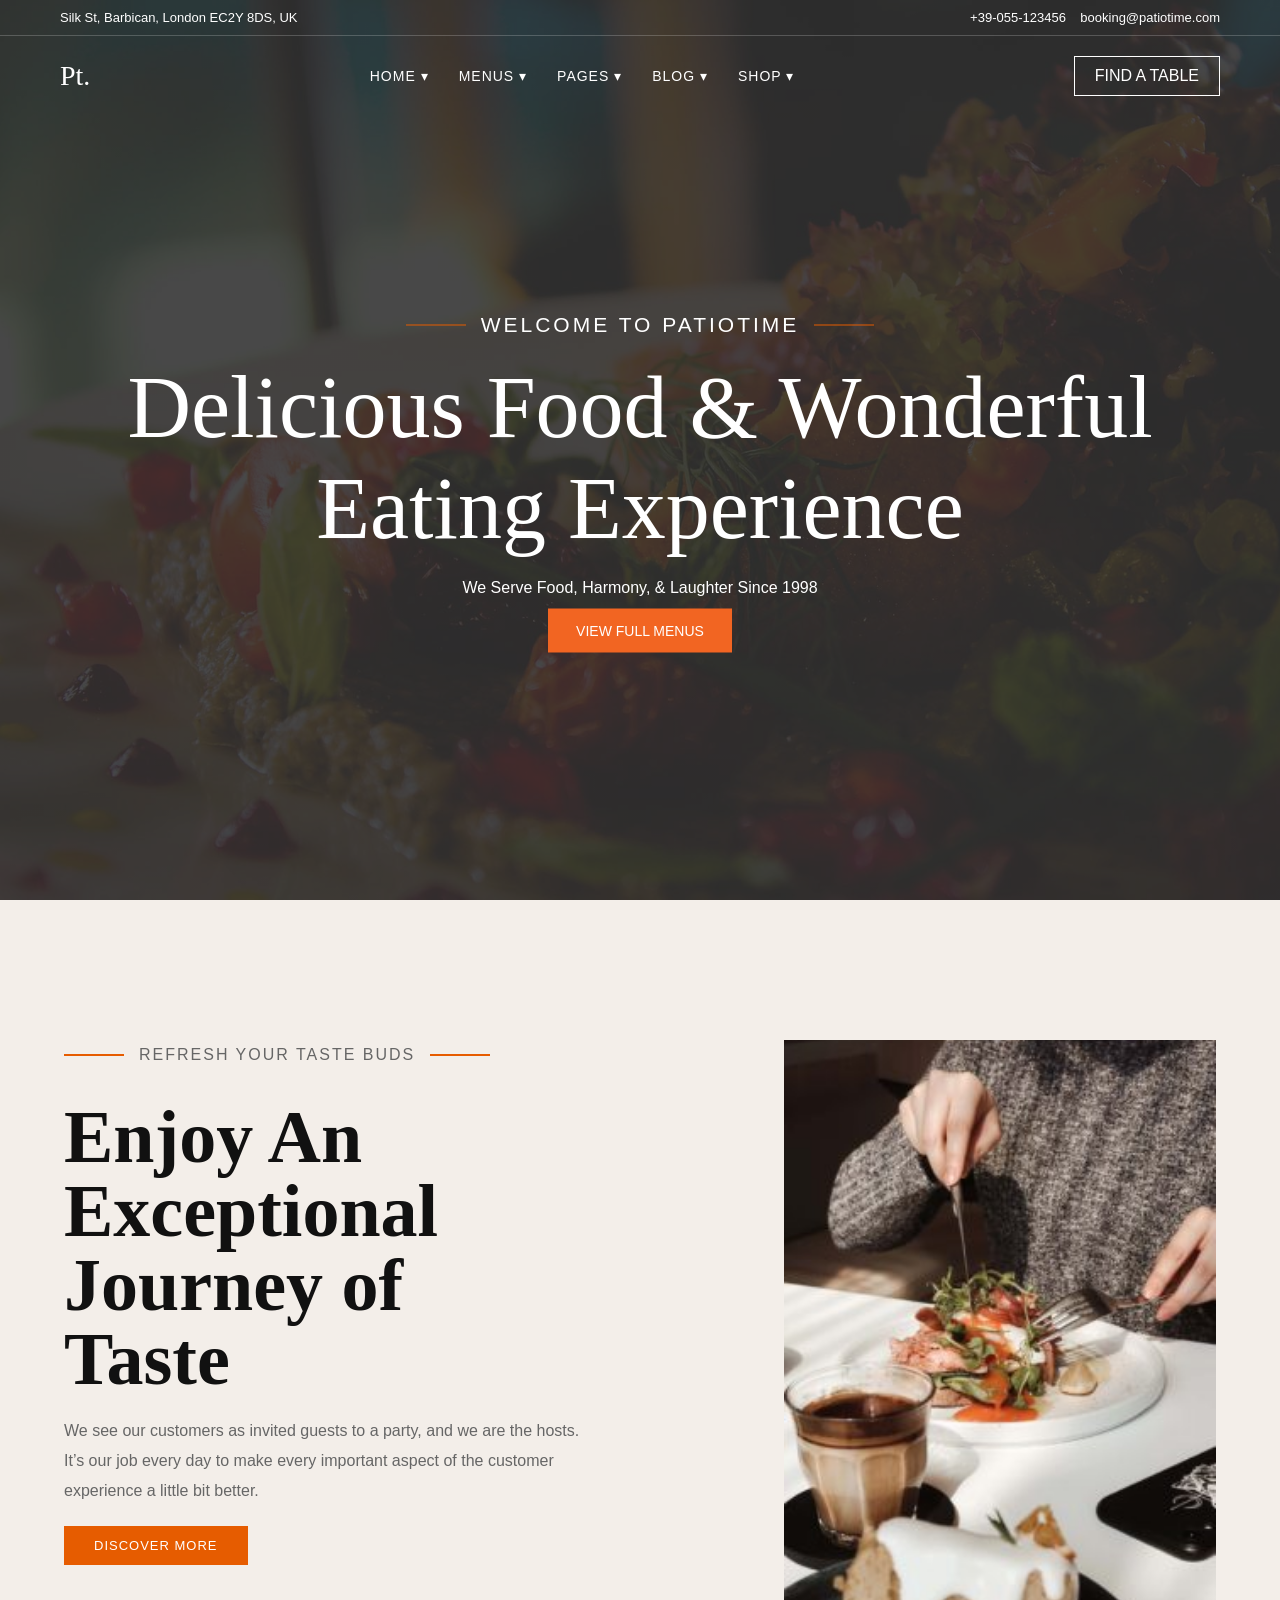
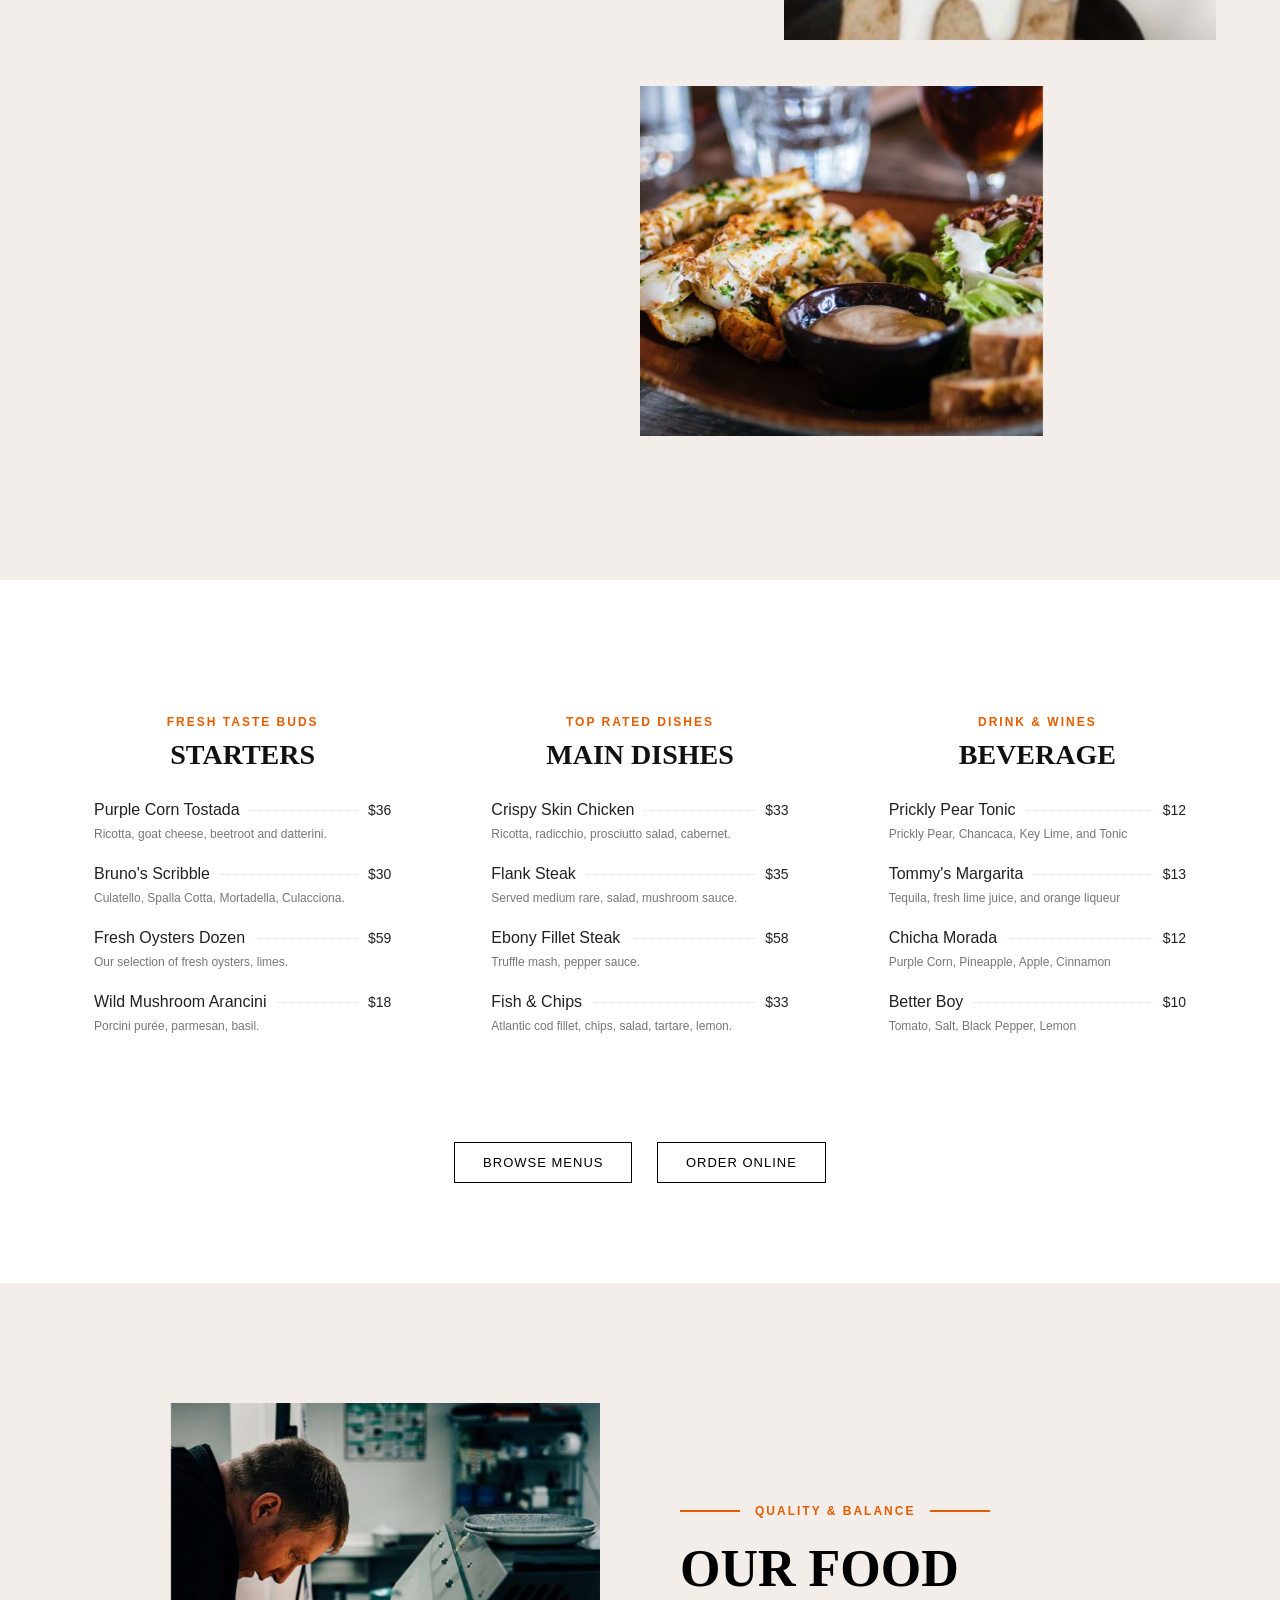
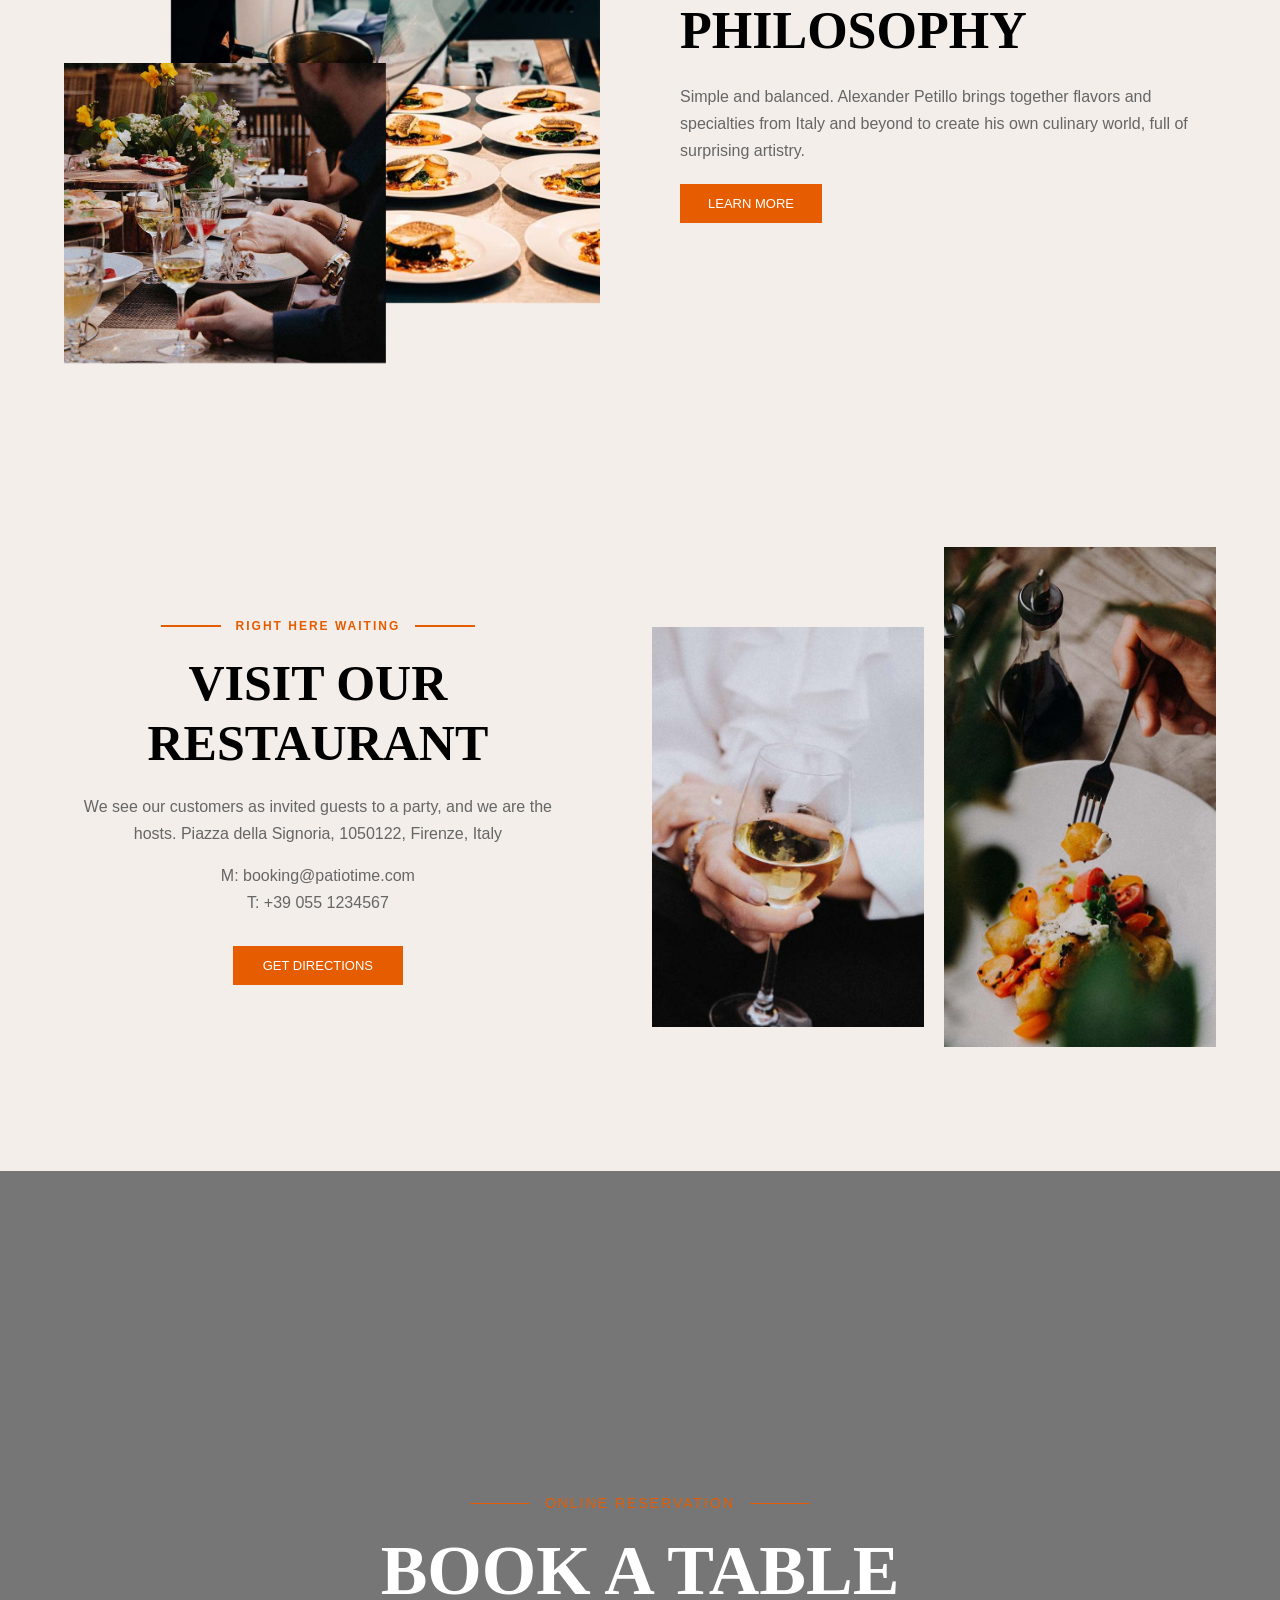
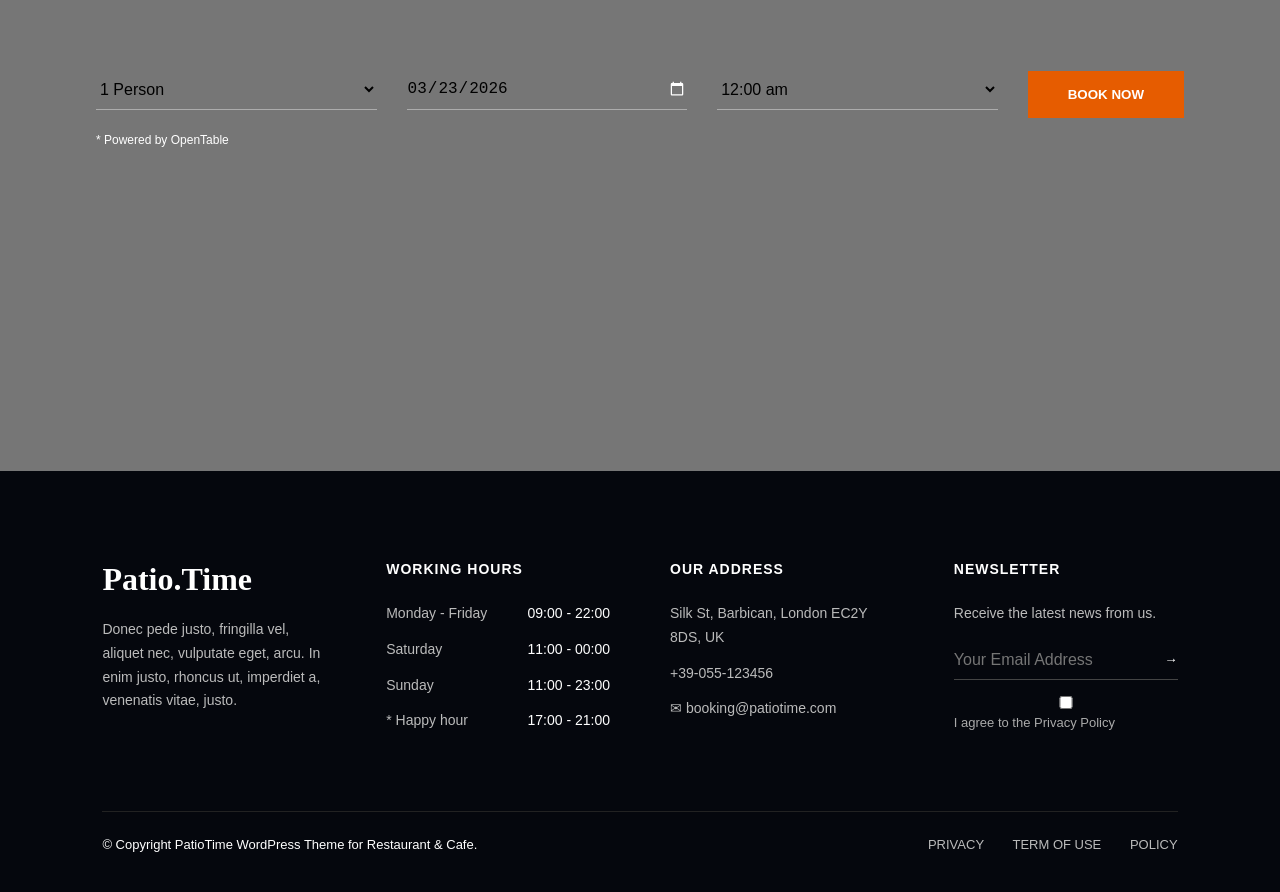
==== commit 42884747: "Update index.html" ====
--- a/index.html
+++ b/index.html
@@ -6,7 +6,7 @@
 
 <link href="https://fonts.googleapis.com/css2?family=Playfair+Display:wght@400;700&family=Poppins:wght@300;400&display=swap" rel="stylesheet">
 <link href="https://fonts.googleapis.com/css2?family=Playfair+Display:wght@400;600&family=Poppins:wght@300;400&display=swap" rel="stylesheet">
-<link rel="stylesheet" href="/Assets/css/style.css">
+<link rel="stylesheet" href="./Assets/css/style.css">
 
 </head>
 <body>
@@ -19,7 +19,7 @@
   <!-- TOP BAR -->
   <div class="top-bar">
     <div> Silk St, Barbican, London EC2Y 8DS, UK</div>
-    <div>📞 +39-055-123456 &nbsp;&nbsp; ✉ booking@patiotime.com</div>
+    <div> +39-055-123456 &nbsp;&nbsp;  booking@patiotime.com</div>
   </div>
 
   <!-- NAVBAR -->
@@ -40,7 +40,7 @@
     </li>
 
     <li class="dropdown">
-      <a href="#">MENUS ▾</a>
+      <a href="menu.html">MENUS ▾</a>
       <ul class="dropdown-menu">
         <li><a href="#">MENU LIST</a></li>
         
@@ -296,11 +296,11 @@
     <div class="food-images">
 
       <div class="img-main">
-        <img src="/Assets/images/top.jpg" alt="">
+        <img src="./Assets/images/top.jpg" alt="">
       </div>
 
       <div class="img-small">
-        <img src="/Assets/images/bottom.jpg" alt="">
+        <img src="./Assets/images/bottom.jpg" alt="">
       </div>
 
     </div>
@@ -365,11 +365,11 @@
     <div class="visit-images">
 
       <div class="img-left">
-        <img src="/Assets/images/wine.jpg">
+        <img src="./Assets/images/wine.jpg">
       </div>
 
       <div class="img-right">
-        <img src="/Assets/images/food.jpg">
+        <img src="./Assets/images/food.jpg">
       </div>
 
     </div>
@@ -511,7 +511,7 @@
       <h4>OUR ADDRESS</h4>
 
       <p> Silk St, Barbican, London EC2Y 8DS, UK</p>
-      <p>📞 +39-055-123456</p>
+      <p> +39-055-123456</p>
       <p>✉ booking@patiotime.com</p>
     </div>
 
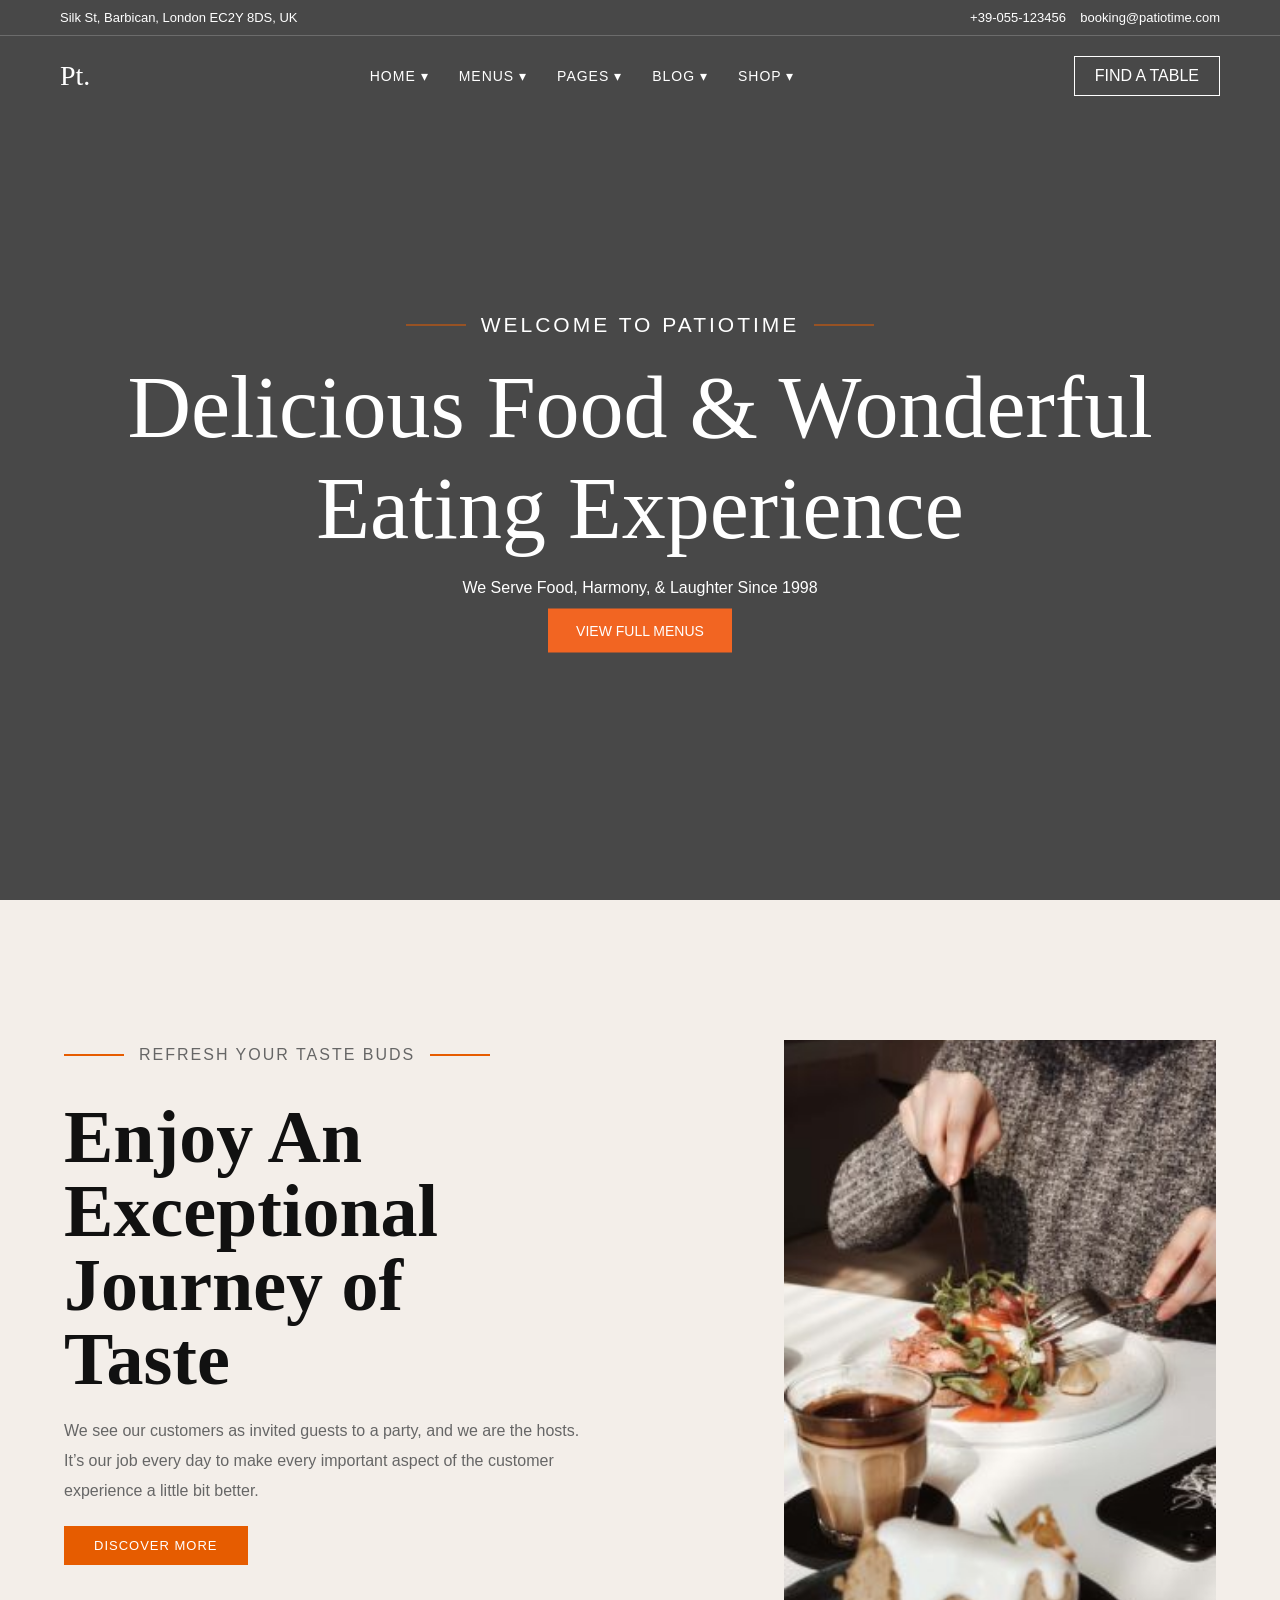
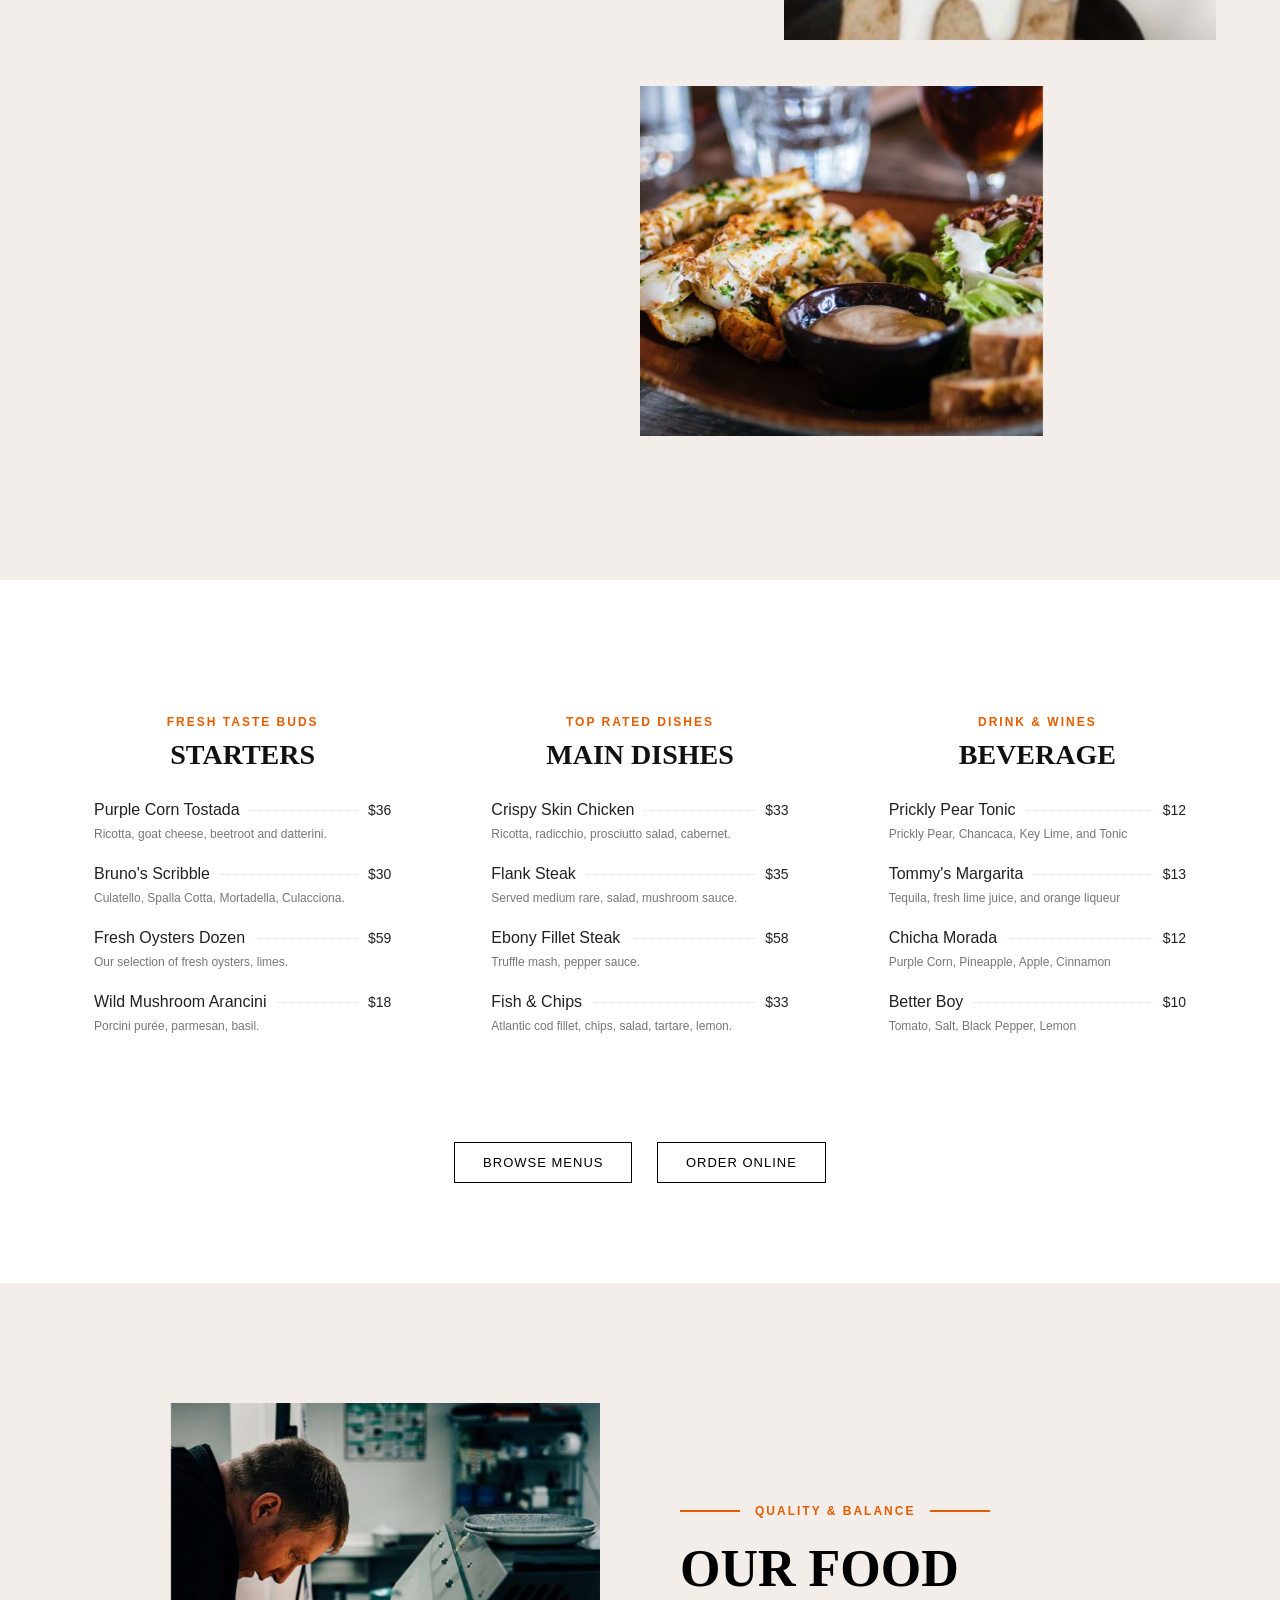
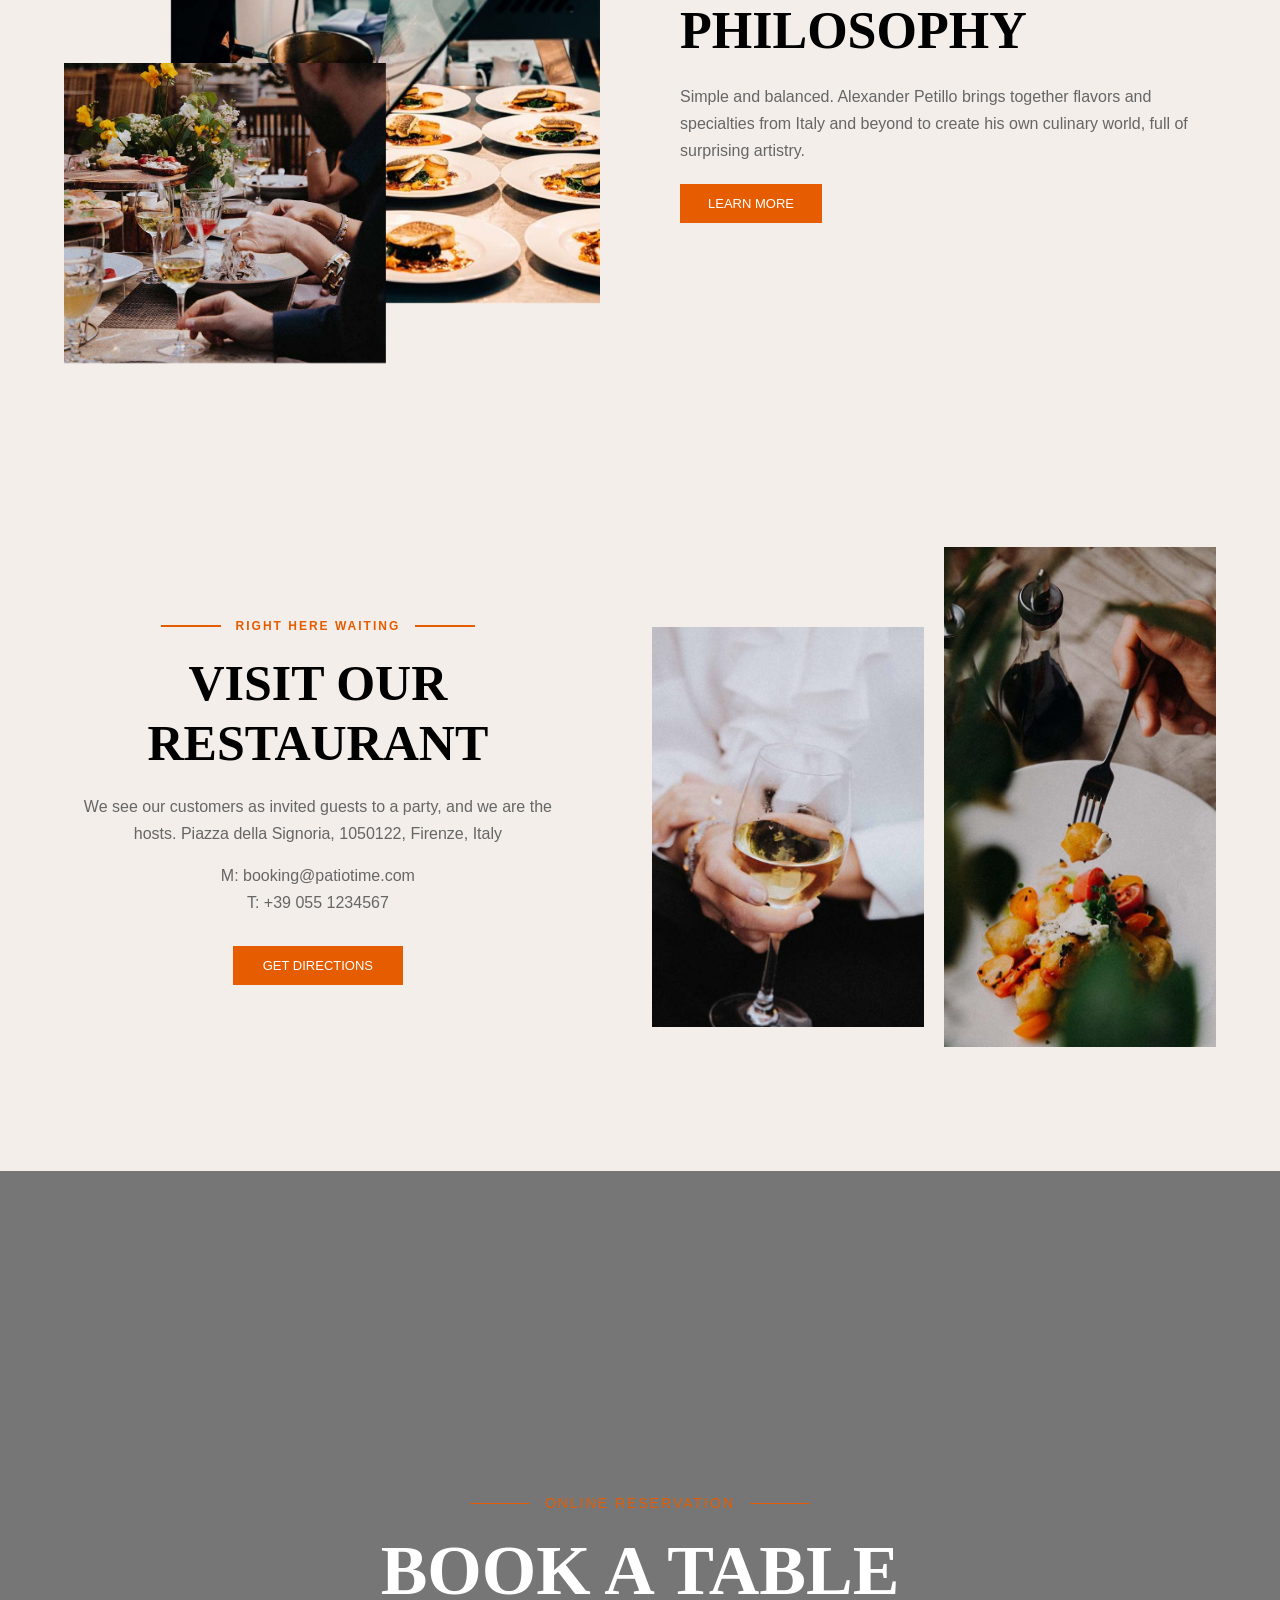
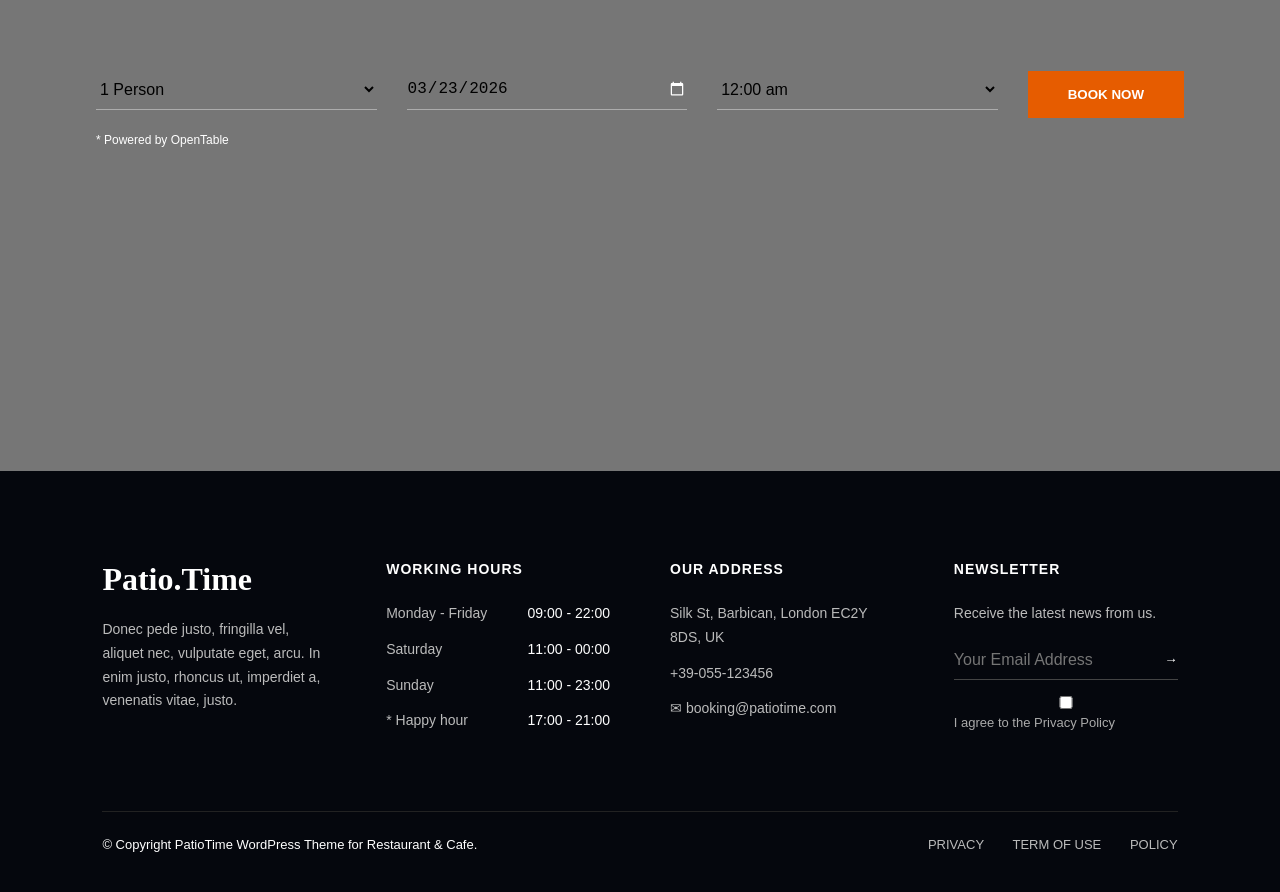
==== commit 82fd1fb9: "Update index.html" ====
--- a/index.html
+++ b/index.html
@@ -130,12 +130,12 @@
 
       <!-- TALL IMAGE -->
       <div class="img1 img-box">
-        <img src="/Assets/images/content 2.jpg">
+        <img src="./Assets/images/content 2.jpg">
       </div>
 
       <!-- OVERLAP IMAGE -->
       <div class="img2 img-box">
-        <img src="/Assets/images/content 1.jpg">
+        <img src="./Assets/images/content 1.jpg">
       </div>
 
     </div>
--- a/Assets/css/style.css
+++ b/Assets/css/style.css
@@ -13,8 +13,8 @@
   height: 100vh;
   background:
     linear-gradient(rgba(0,0,0,0.6), rgba(0,0,0,0.6)),
-    url('Assets/images/banner1.jpg'),
-    url('/Assets/images/banner2.jpg');
+    url('./Assets/images/banner1.jpg'),
+    url('./Assets/images/banner2.jpg');
 
     background-size:  cover, cover,cover;
     background-position:  center, center,center;
@@ -135,7 +135,7 @@
   color:black;
 }
 
-/* ================= ================= */
+/* ======================== */
 @media (max-width: 768px) {
 
   .menu {
@@ -767,8 +767,6 @@
 }
 
 
-
-
 /* RESERVATION SECTION */
 .reservation-sec {
   position: relative;
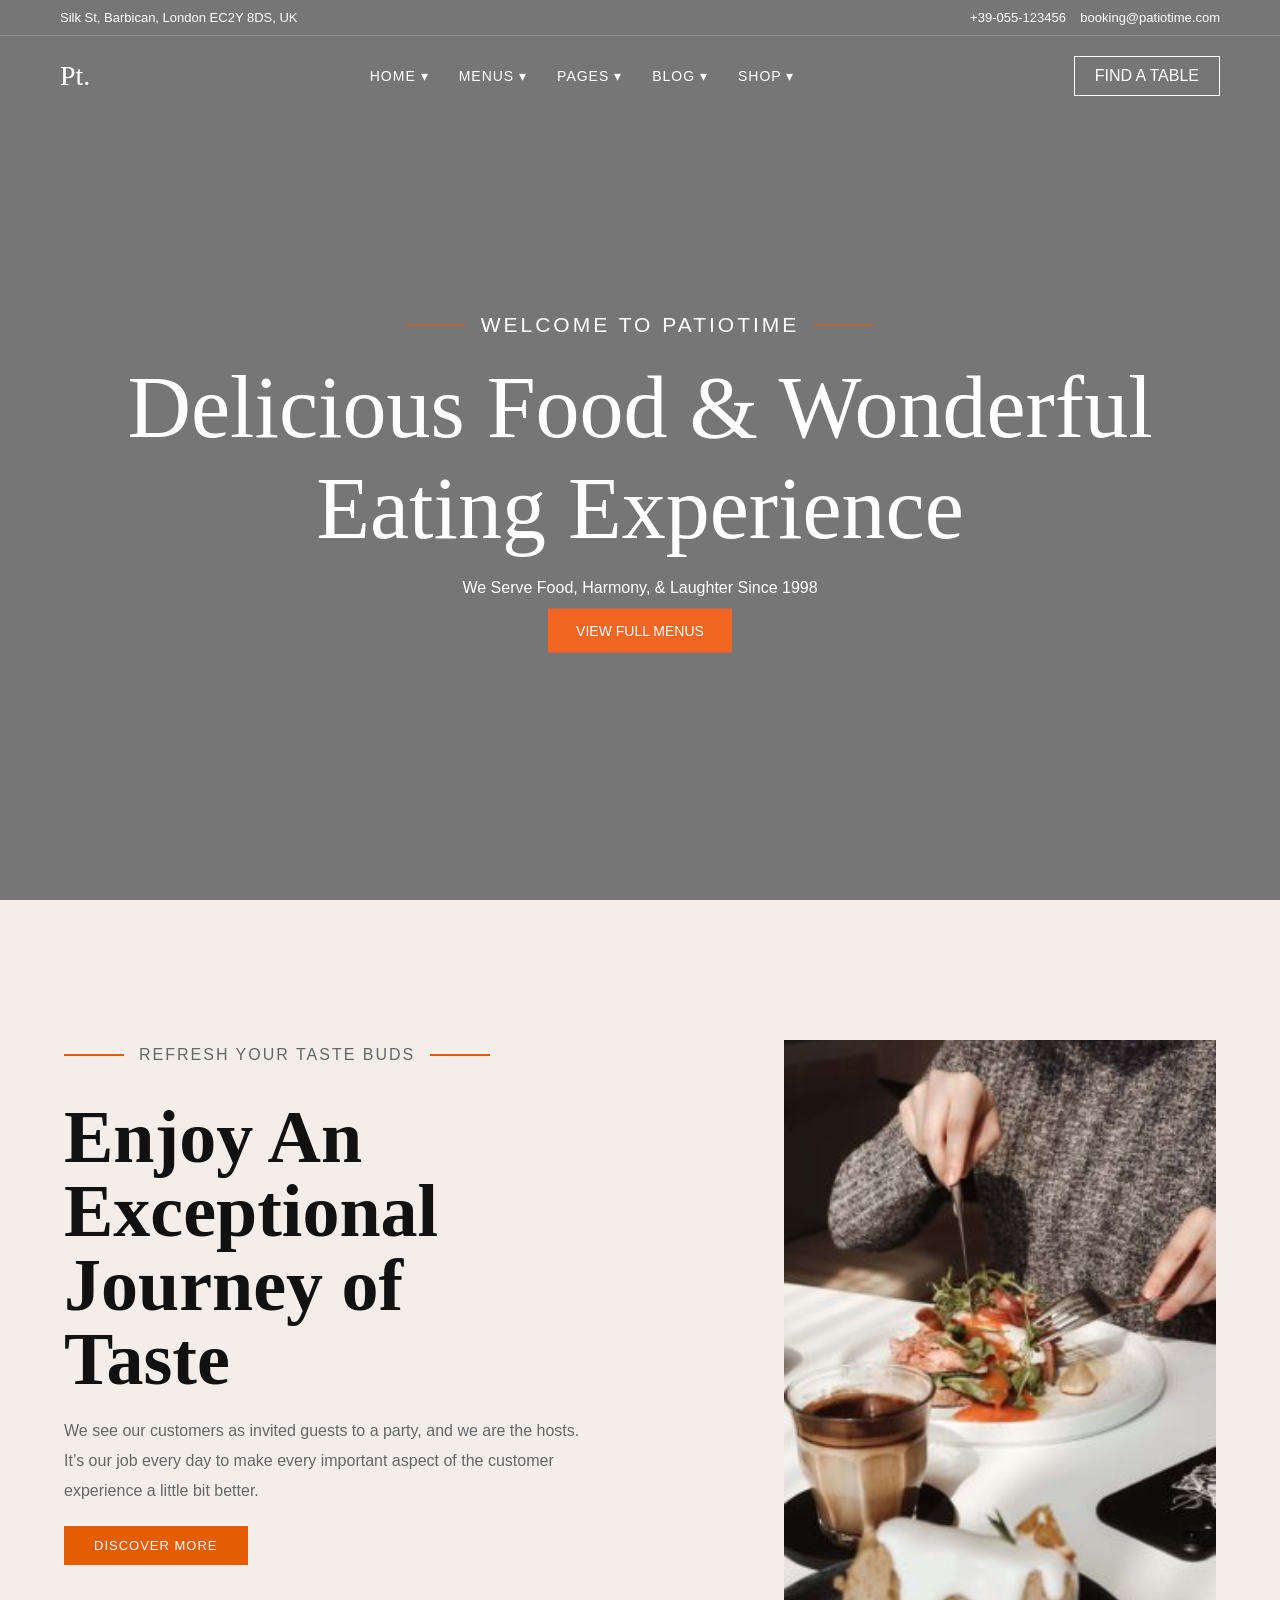
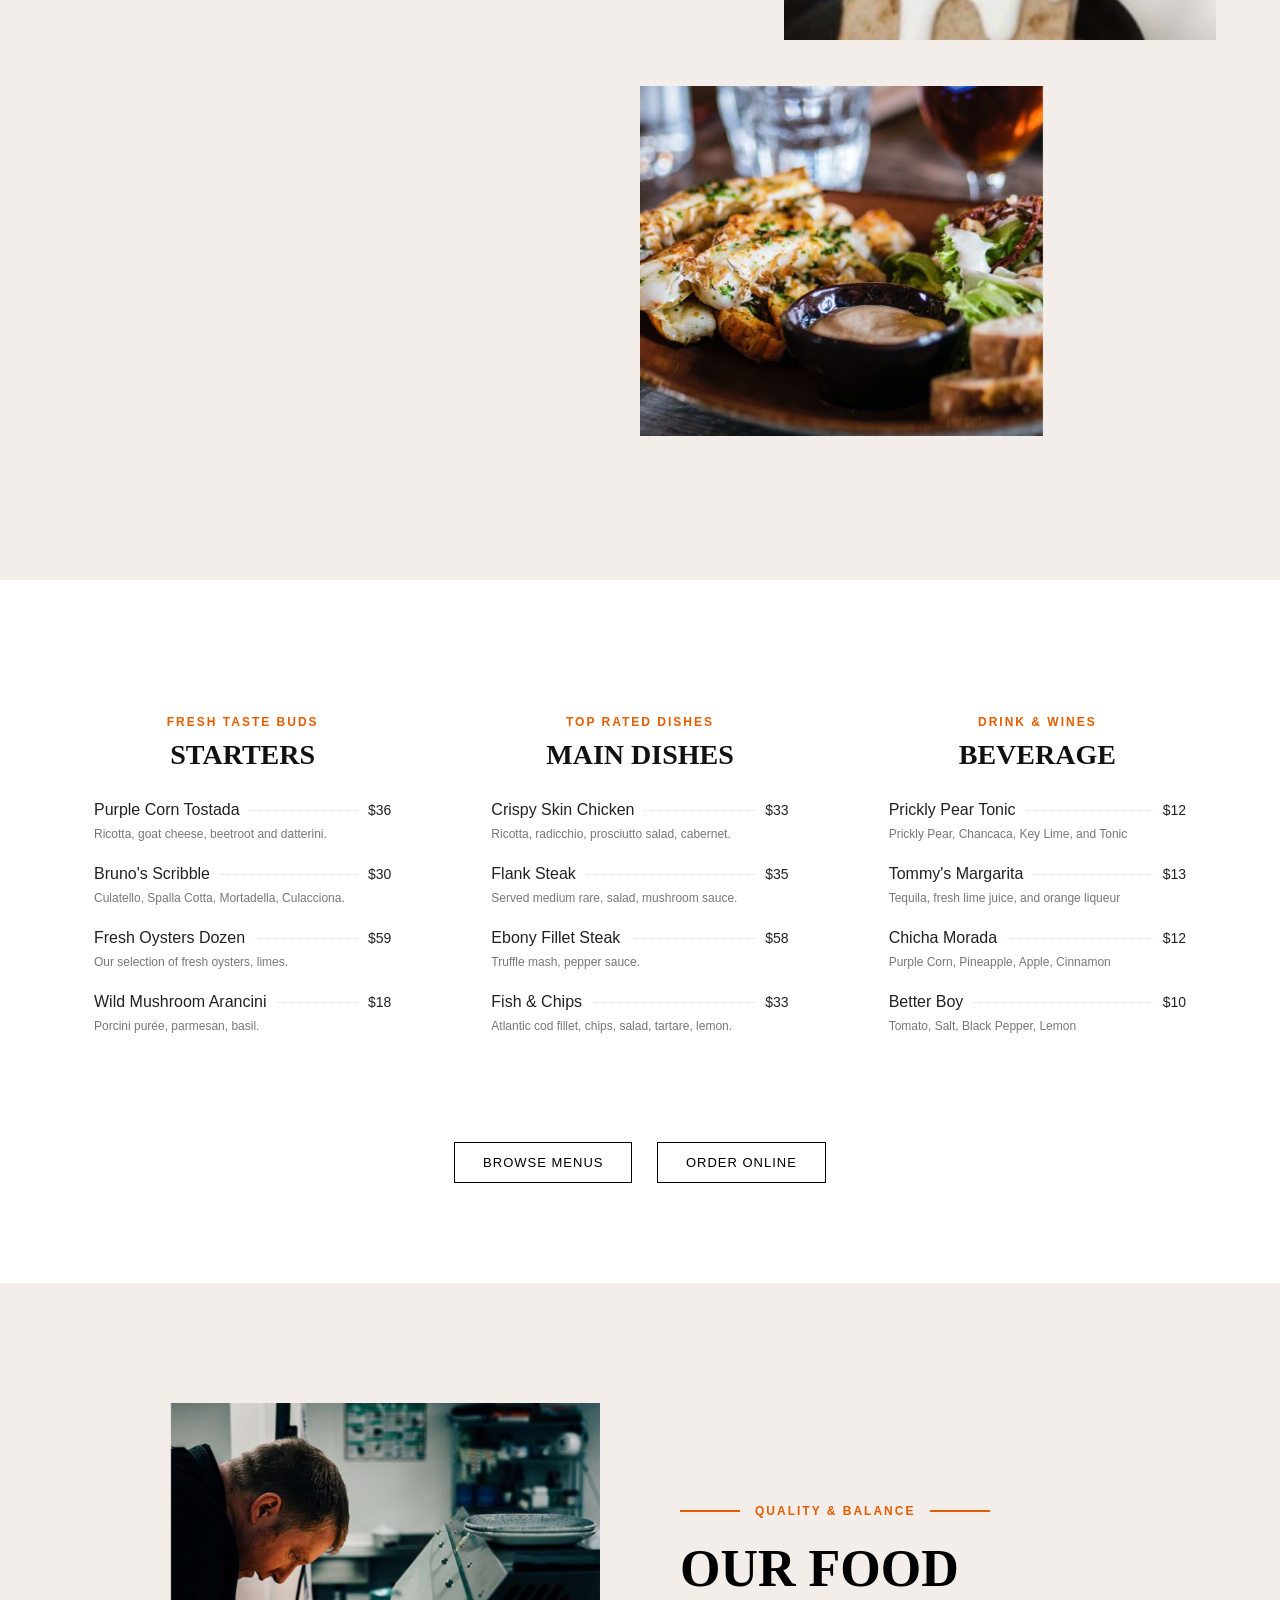
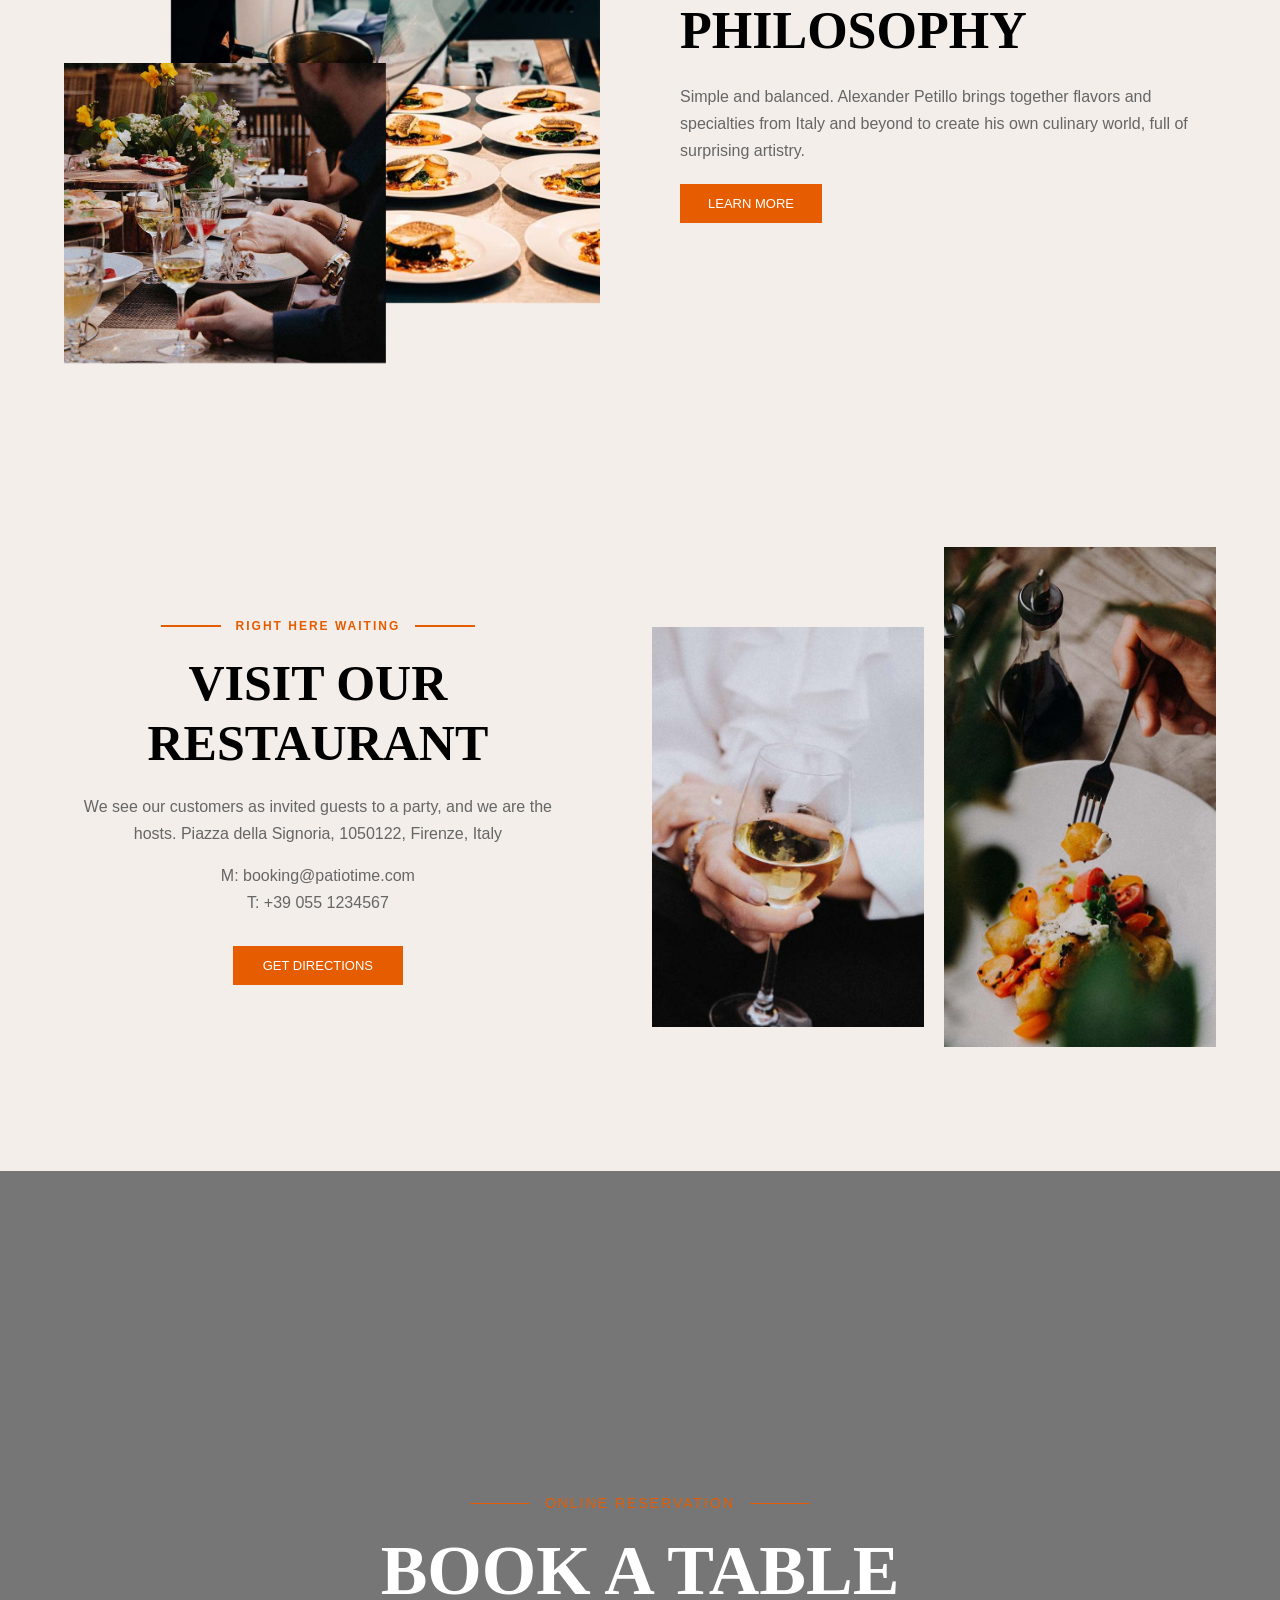
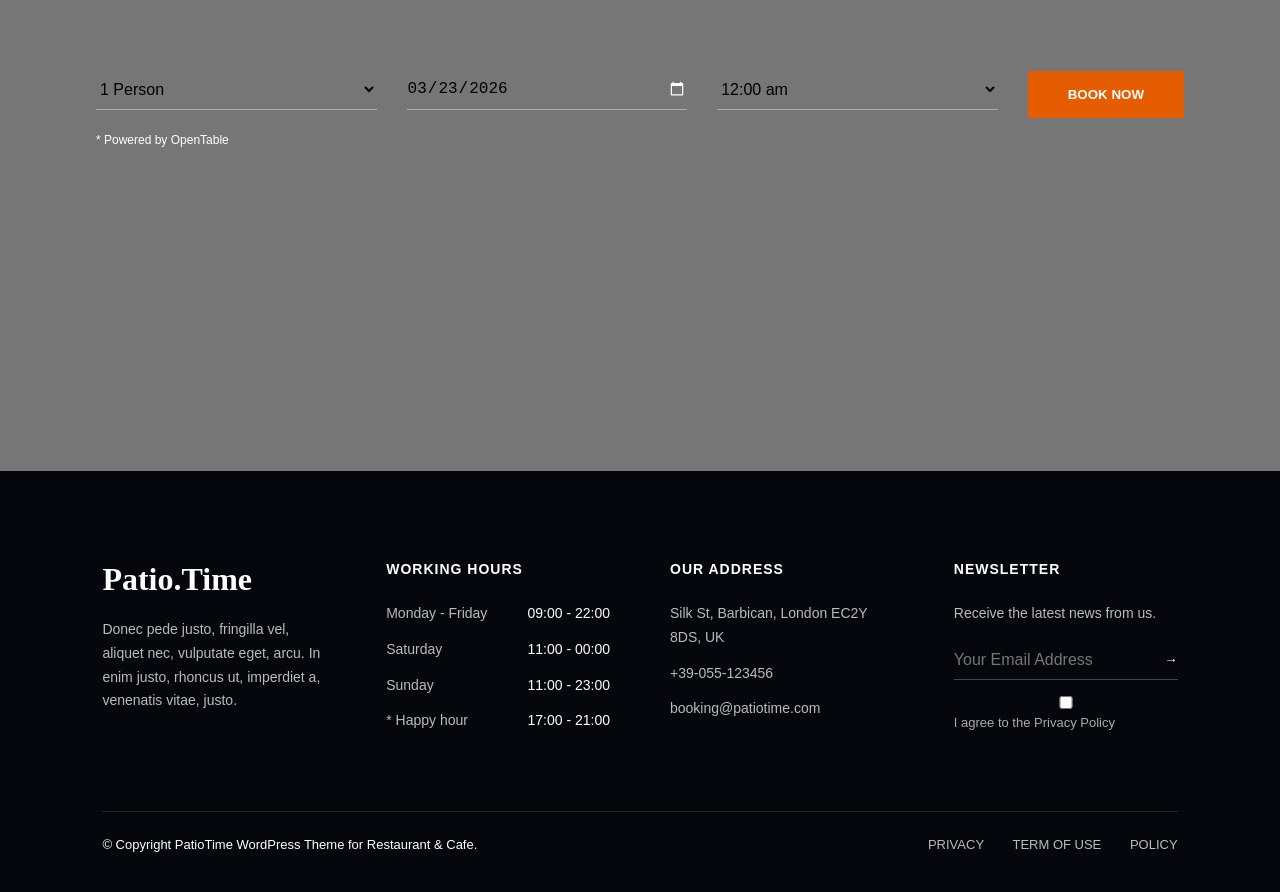
==== commit 01d02705: "Update index.html" ====
--- a/index.html
+++ b/index.html
@@ -473,6 +473,8 @@
 </section>
 
 <!--FOOTER SECTION-->
+
+  <!--FOOTER SECTION-->
 <footer class="footer">
 
   <div class="footer-container">
@@ -512,7 +514,7 @@
 
       <p> Silk St, Barbican, London EC2Y 8DS, UK</p>
       <p> +39-055-123456</p>
-      <p>✉ booking@patiotime.com</p>
+      <p> booking@patiotime.com</p>
     </div>
 
     <!-- COL 4 -->
@@ -528,7 +530,7 @@
 
       <label class="checkbox">
         <input type="checkbox">
-         I agree to the Privacy Policy
+        I agree to the Privacy Policy
       </label>
     </div>
 
@@ -549,3 +551,6 @@
 
 </body>
 </html>
+
+</body>
+</html>
--- a/Assets/css/style.css
+++ b/Assets/css/style.css
@@ -11,13 +11,9 @@
 /* HERO */
 .hero {
   height: 100vh;
-  background:
-    linear-gradient(rgba(0,0,0,0.6), rgba(0,0,0,0.6)),
-    url('./Assets/images/banner1.jpg'),
-    url('./Assets/images/banner2.jpg');
-
-    background-size:  cover, cover,cover;
-    background-position:  center, center,center;
+  background: linear-gradient(rgba(0,0,0,0.6), rgba(0,0,0,0.6)),url('../assets/images/banner1.jpg'),
+    background-size: cover,cover;
+    background-position:center,center;
     background-repeat: no-repeat;  
     position: relative;
     
@@ -771,7 +767,7 @@
 .reservation-sec {
   position: relative;
   height: 100vh;
-  background: url('/example/Assets/images/footer.jpg') center/cover no-repeat;
+  background: url('./Assets/images/footer.jpg') center/cover no-repeat;
   display: flex;
   align-items: center;
   justify-content: center;
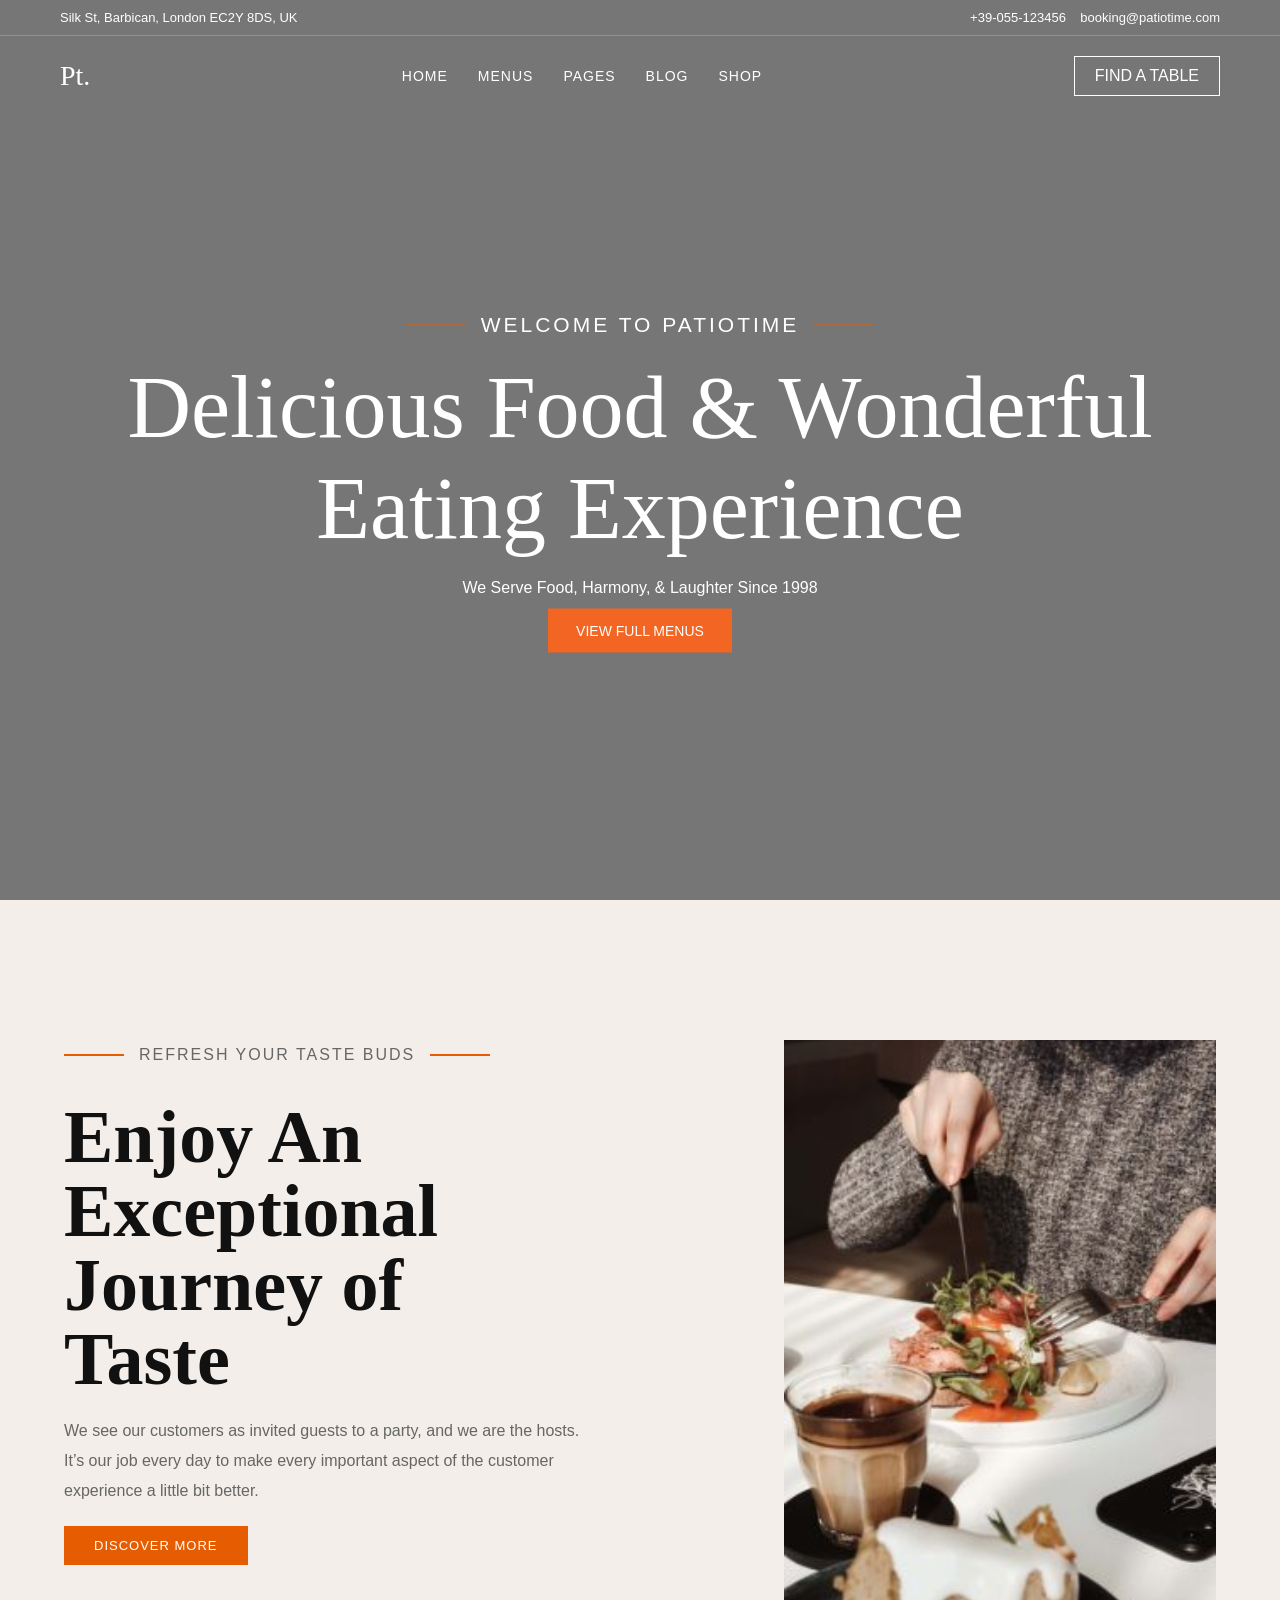
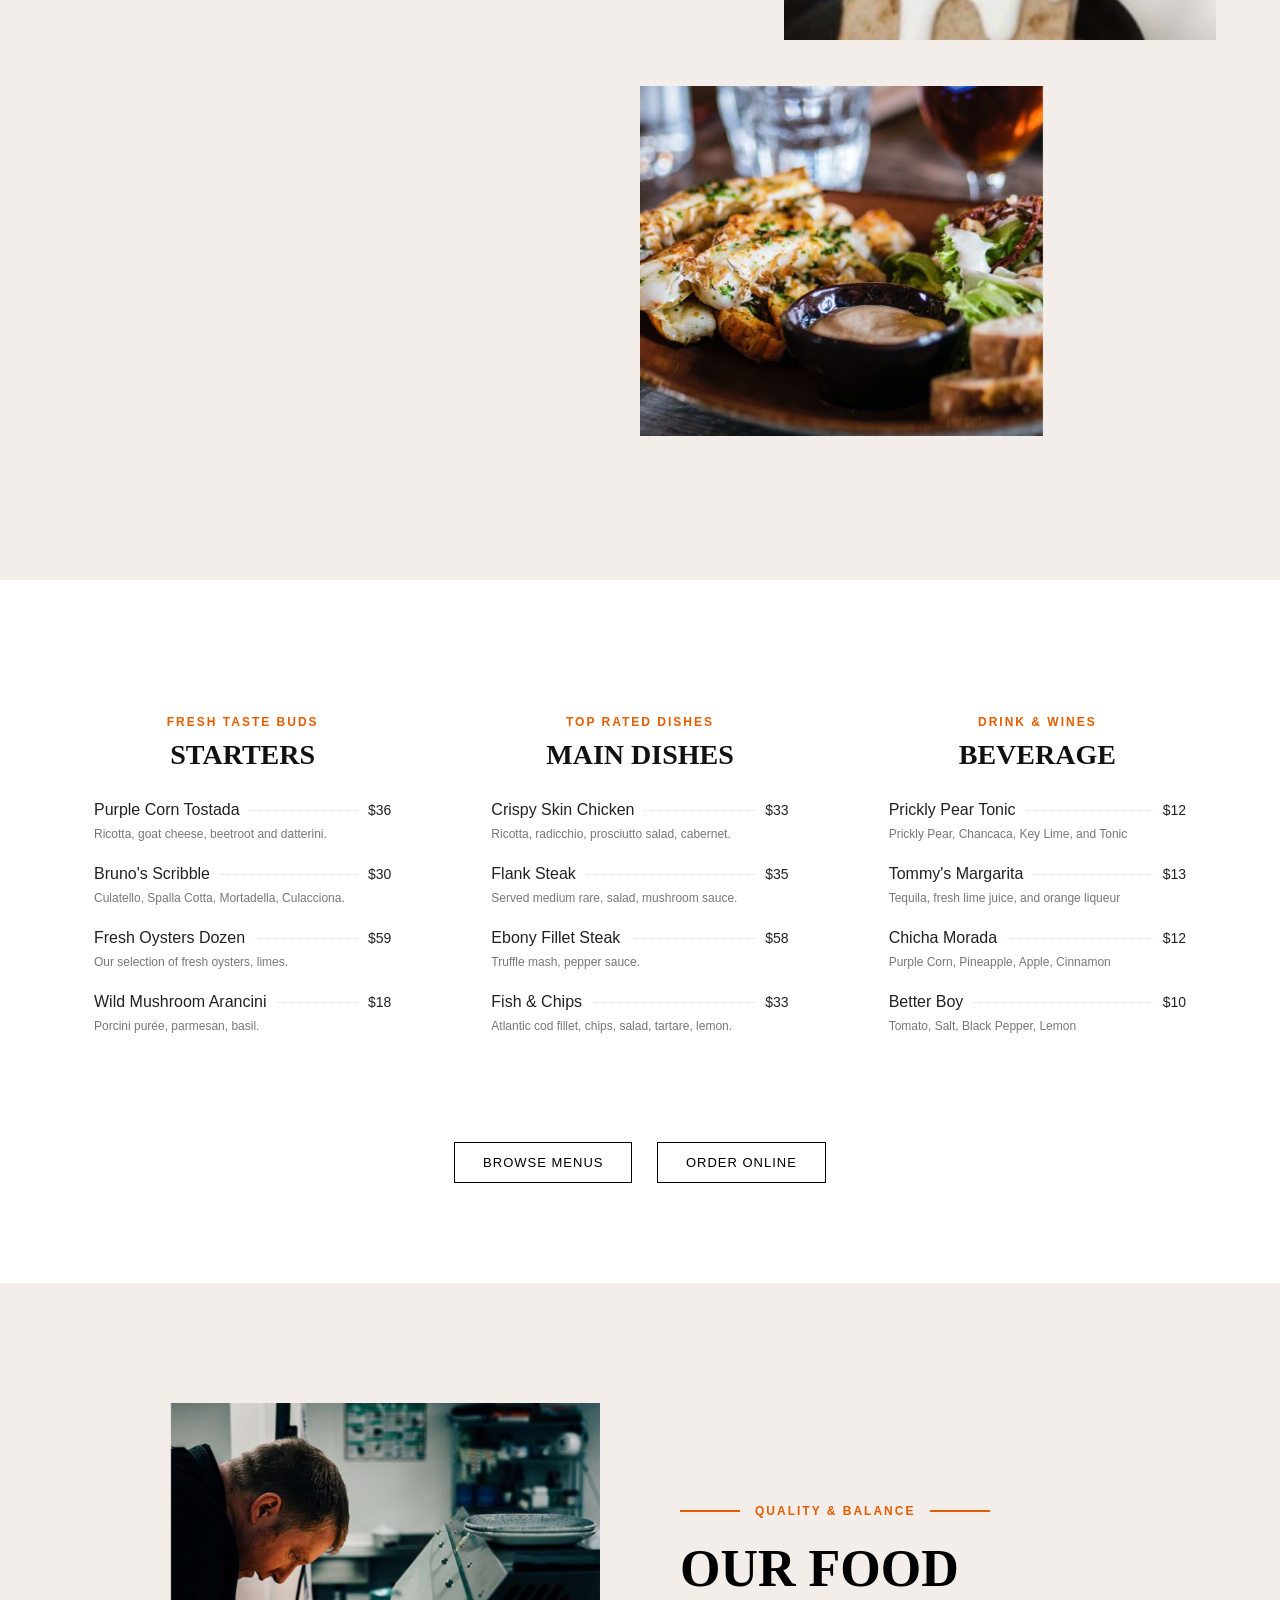
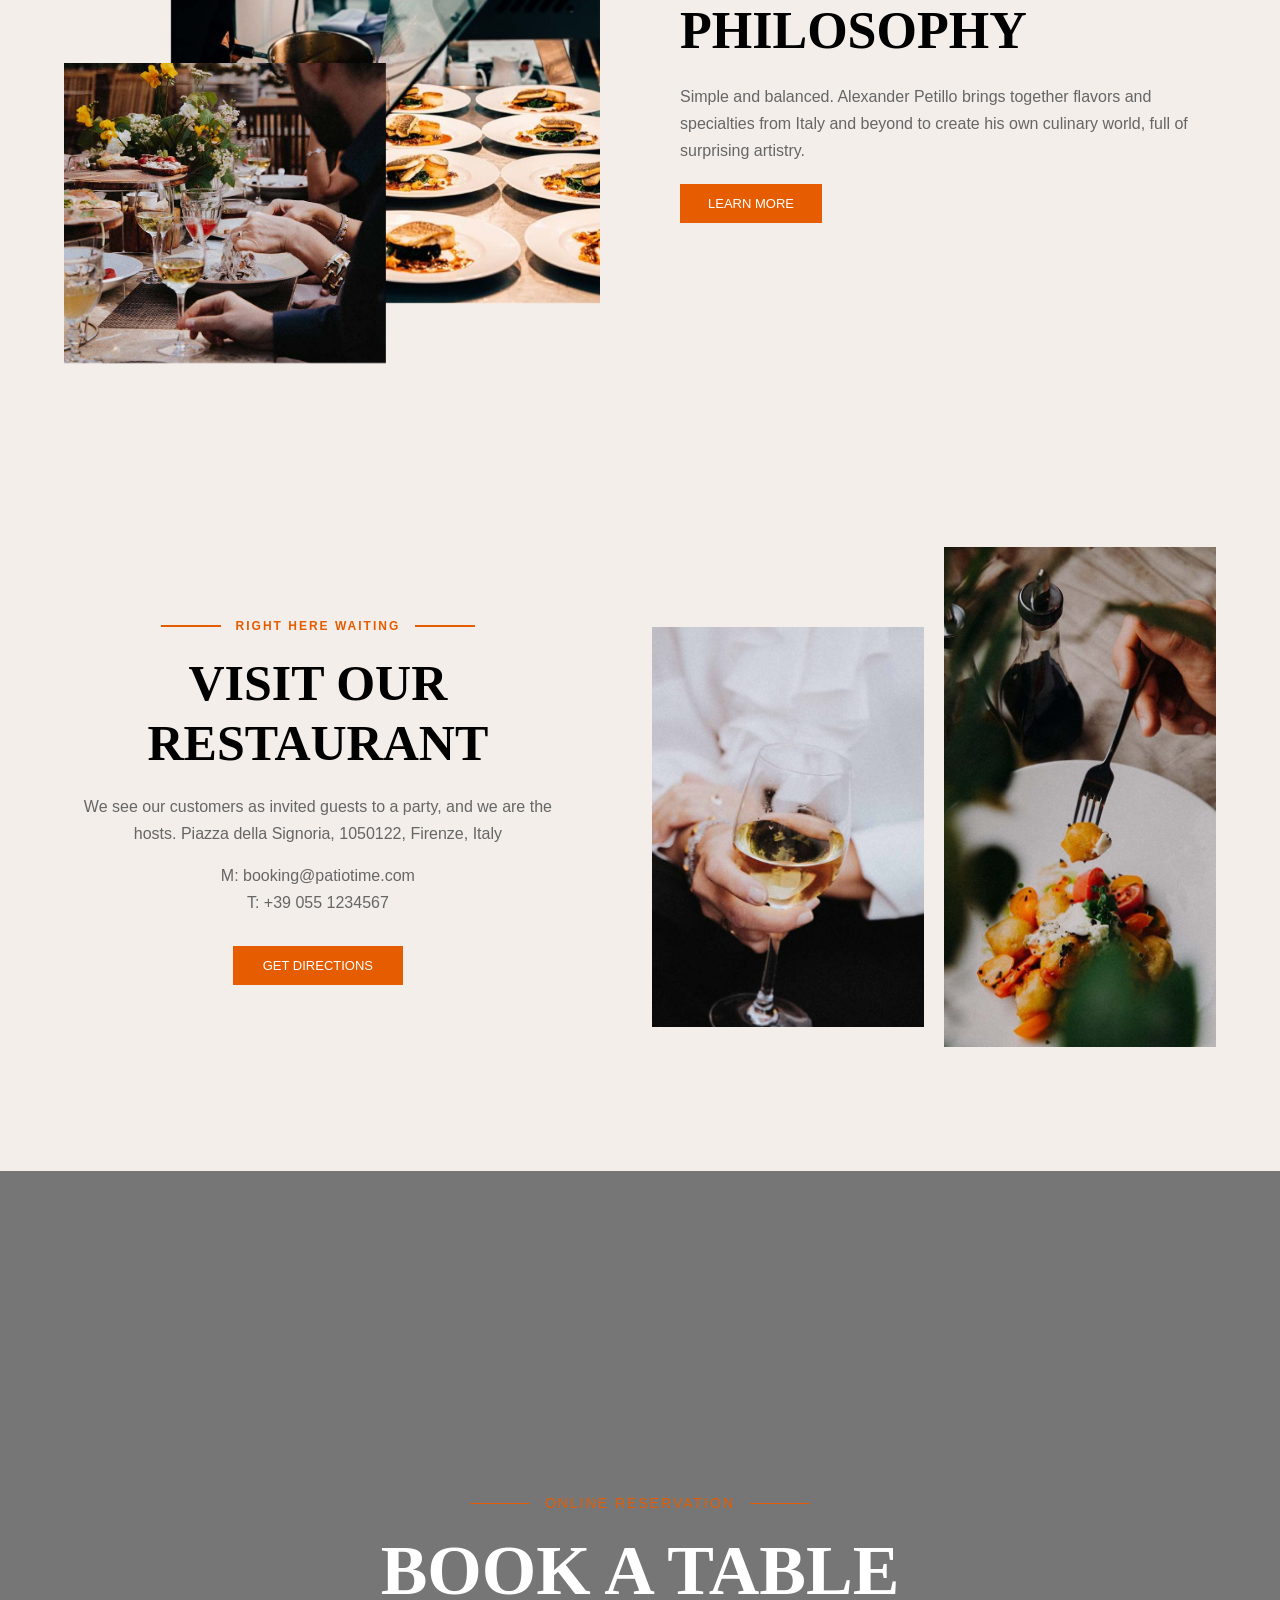
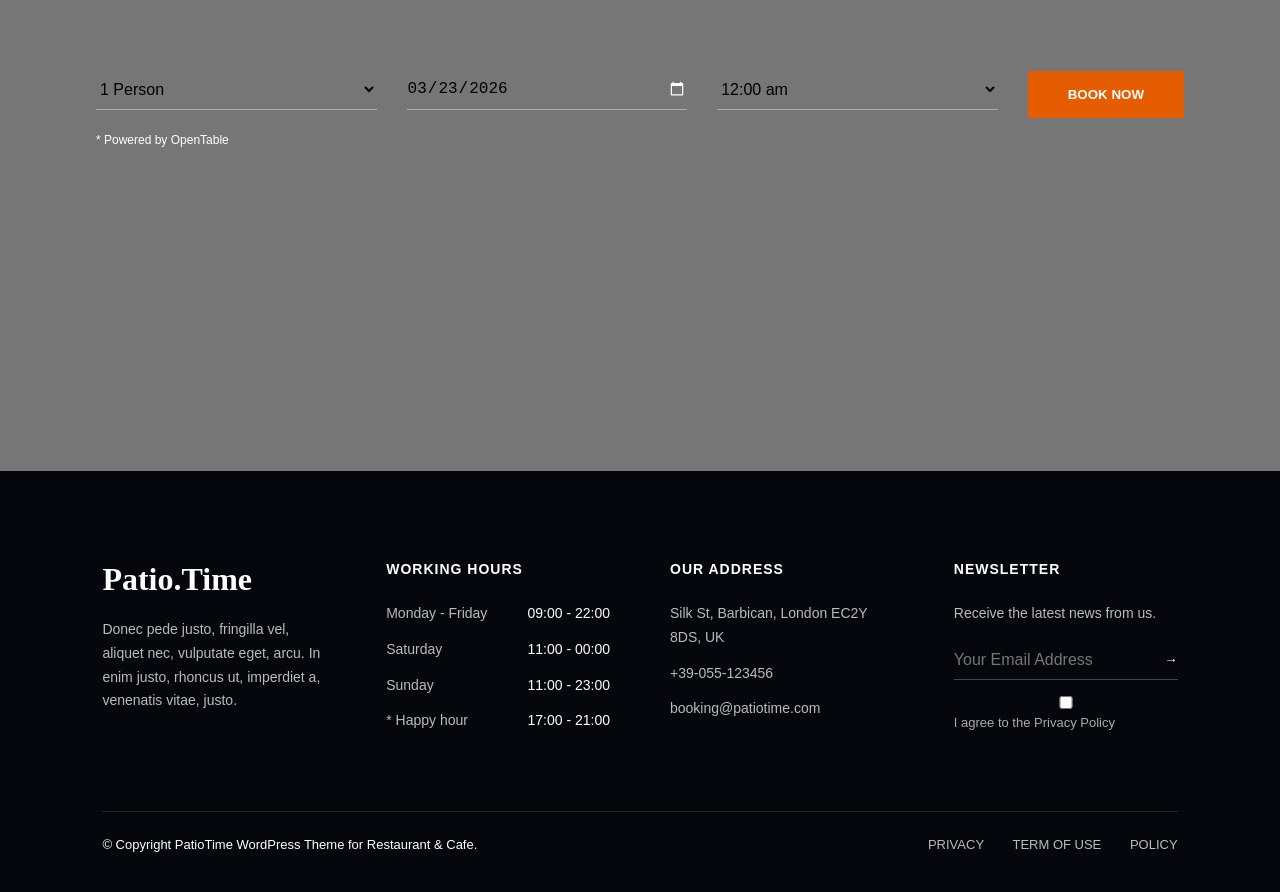
==== commit 11a66027: "Update index.html" ====
--- a/index.html
+++ b/index.html
@@ -32,7 +32,7 @@
   <ul class="menu">
 
     <li class="dropdown">
-      <a href="index.html">HOME ▾</a>
+      <a href="index.html">HOME </a>
       <ul class="dropdown-menu">
         <li><a href="#">MAIN DEMO</a></li>
         
@@ -40,7 +40,7 @@
     </li>
 
     <li class="dropdown">
-      <a href="menu.html">MENUS ▾</a>
+      <a href="menu.html">MENUS </a>
       <ul class="dropdown-menu">
         <li><a href="#">MENU LIST</a></li>
         
@@ -48,7 +48,7 @@
     </li>
 
     <li class="dropdown">
-      <a href="pages.html">PAGES ▾</a>
+      <a href="pages.html">PAGES </a>
       <ul class="dropdown-menu">
         <li><a href="#">Contact Us</a></li>
        
@@ -56,7 +56,7 @@
     </li>
 
     <li class="dropdown">
-        <a href="blog.html">BLOG ▾</a></li>
+        <a href="blog.html">BLOG </a></li>
         <ul class="dropdown-menu">
         <li><a href="#">Blog Grid-2 Columns</a></li>
         
@@ -64,7 +64,7 @@
     </li>
 
     <li class="dropdown">
-      <a href="shop.html">SHOP ▾</a>
+      <a href="shop.html">SHOP </a>
       <ul class="dropdown-menu">
         <li><a href="#">My Account</a></li>
         
--- a/Assets/css/style.css
+++ b/Assets/css/style.css
@@ -918,7 +918,6 @@
 }
 
 
-
 /* FOOTER SECTION */
 .footer {
   background: #05070d;
@@ -1060,3 +1059,28 @@
   }
 
 }
+
+  
+
+  
+/* =============================== */
+@media (max-width: 768px) {
+
+  .footer-container {
+    grid-template-columns: 1fr;
+    gap: 40px;
+  }
+
+  .footer-bottom {
+    flex-direction: column;
+    gap: 15px;
+    text-align: center;
+  }
+
+  .hours span {
+    float: none;
+    display: block;
+    margin-top: 5px;
+  }
+
+}
